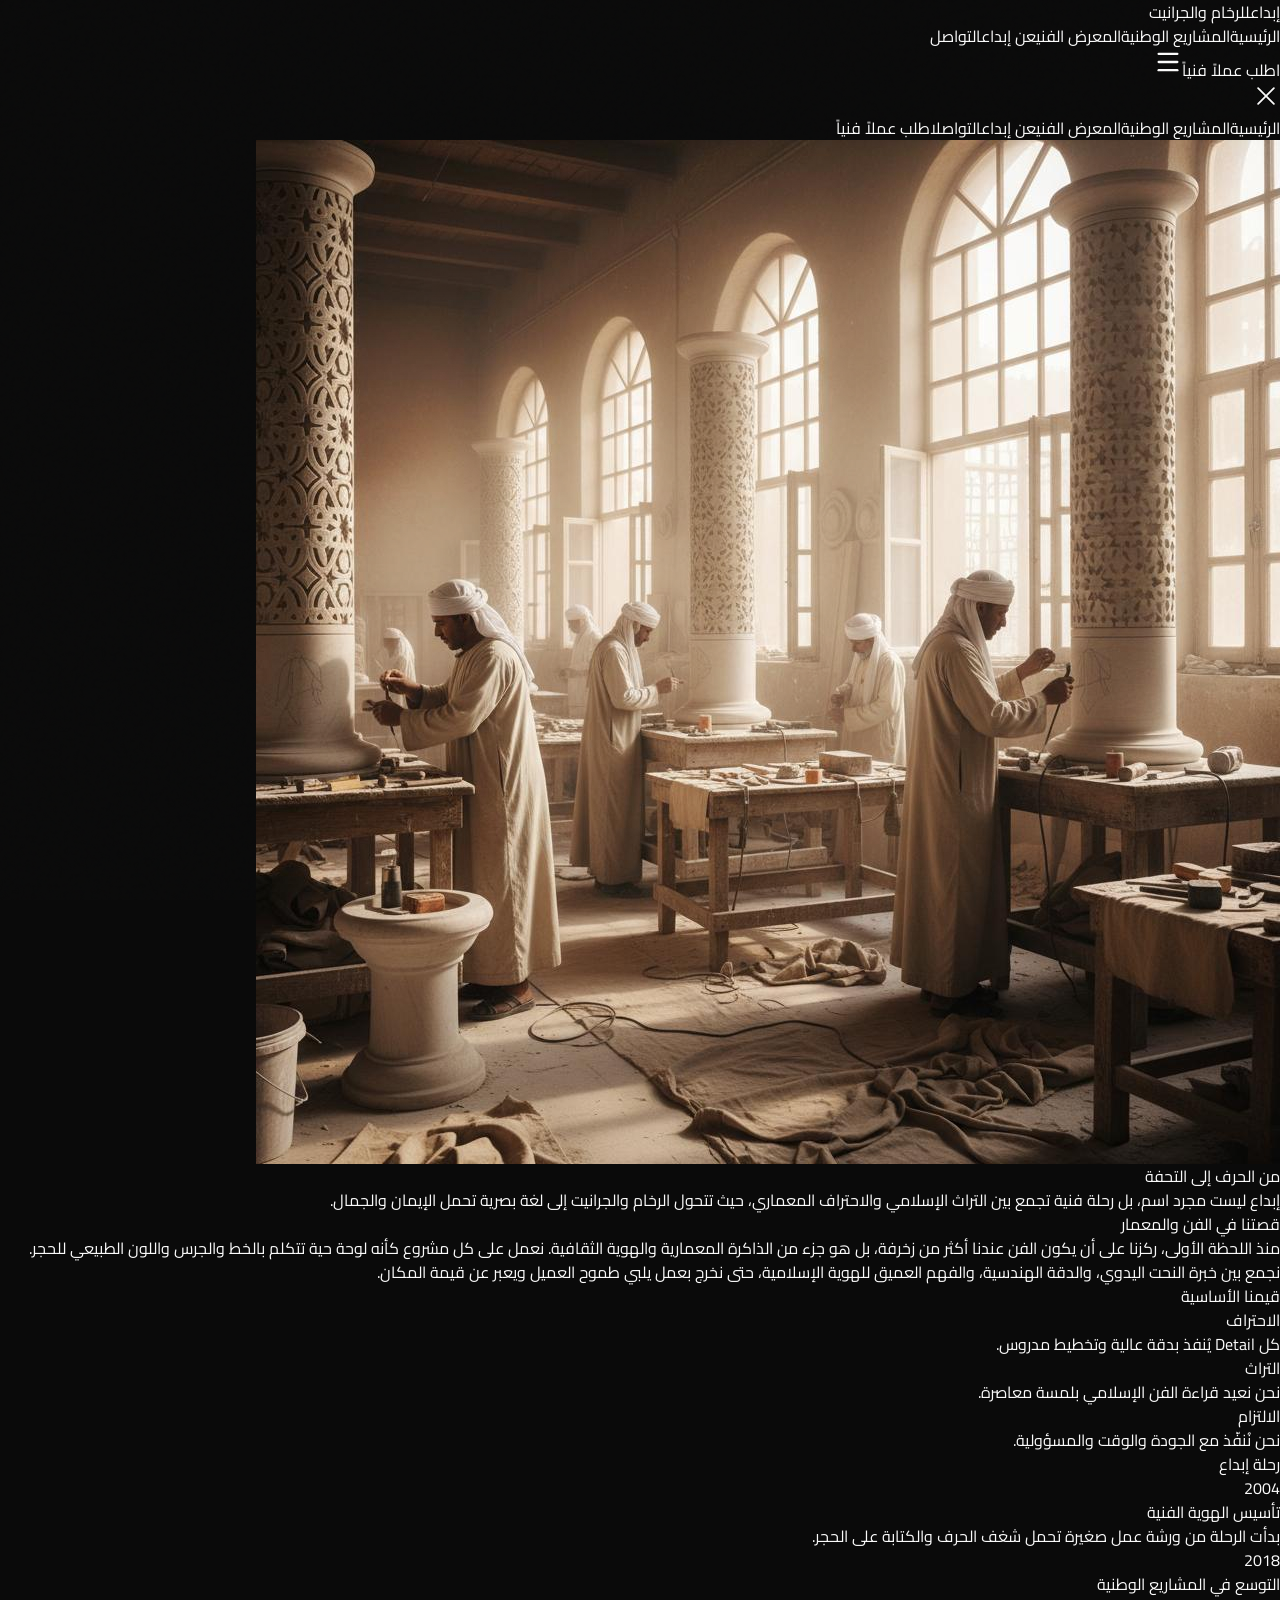
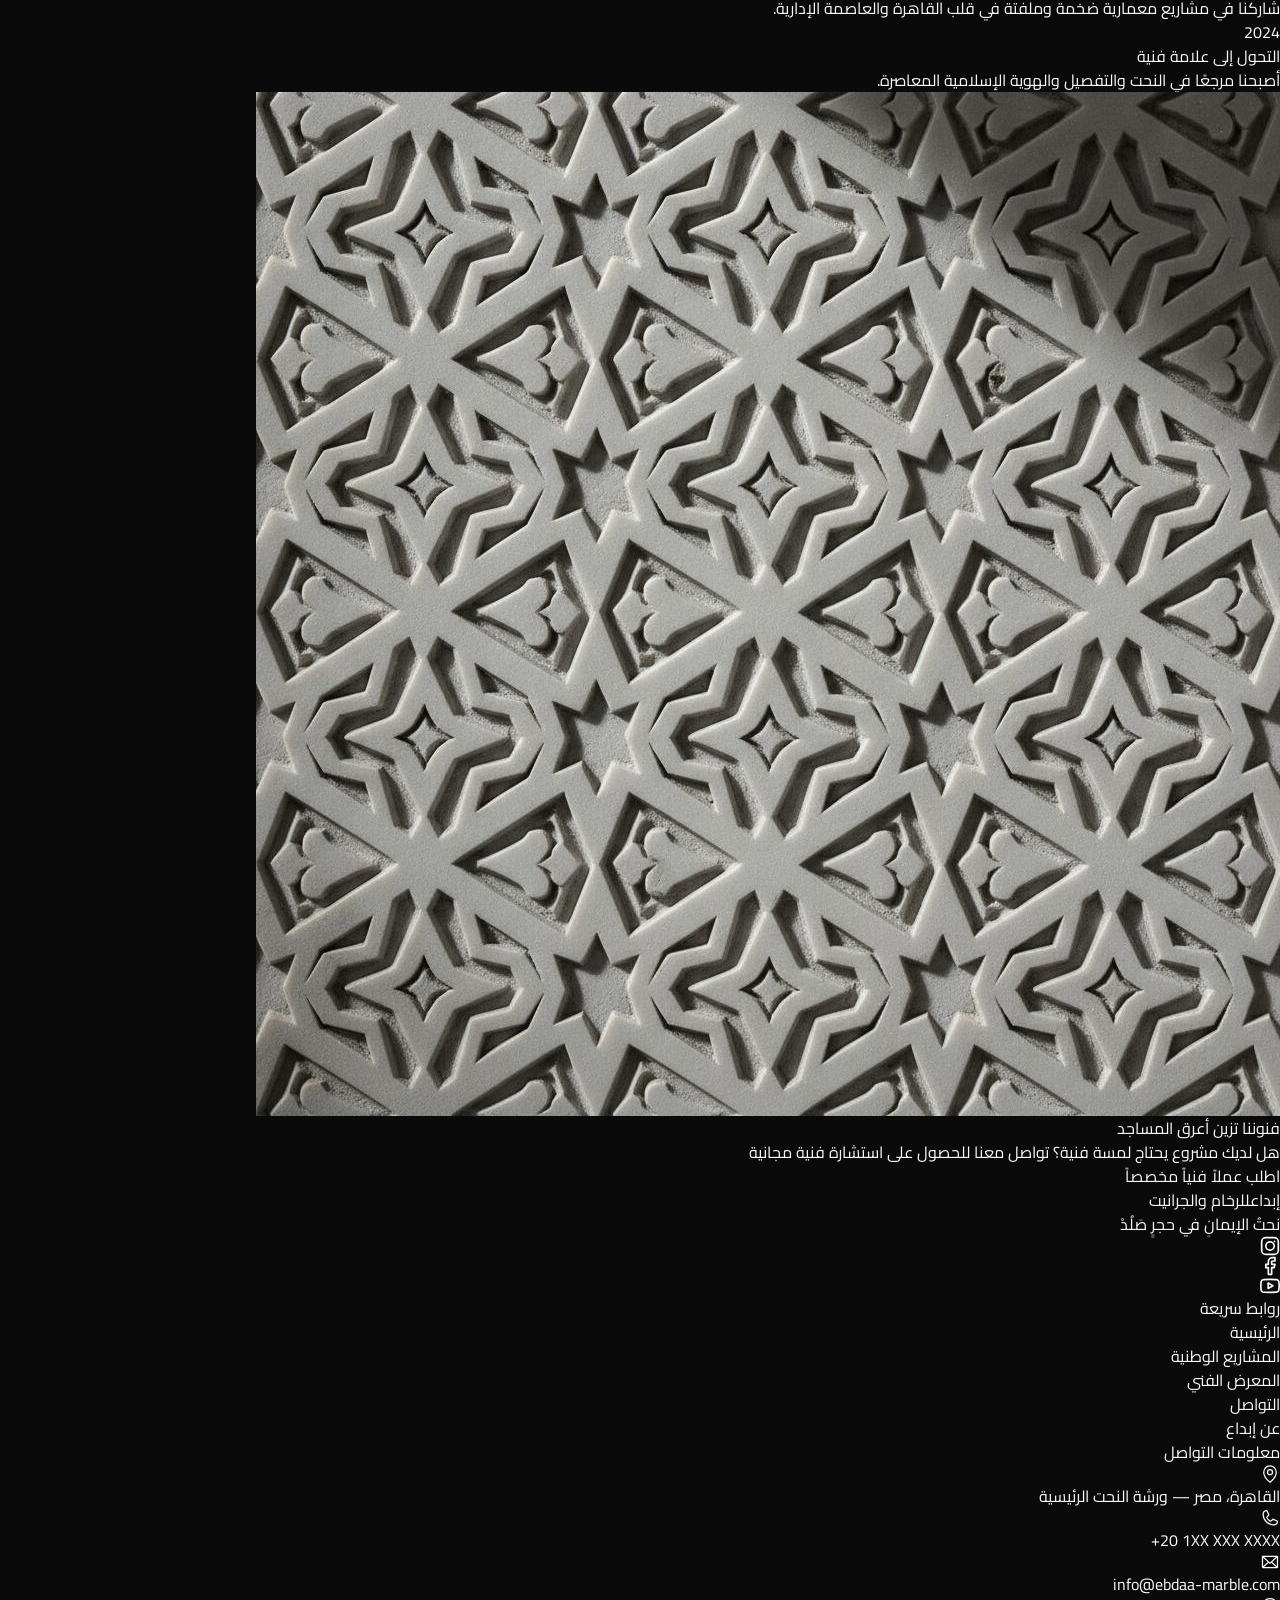
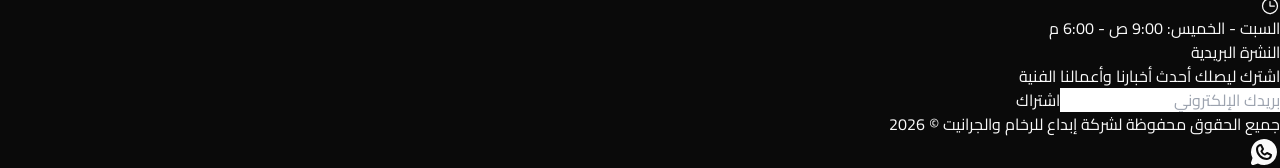
==== about.html @ 537290cb "first commit" ====
<!DOCTYPE html>
<html lang="ar" dir="rtl">
  <head>
    <meta charset="UTF-8" />
    <link rel="icon" type="image/svg+xml" href="/favicon.svg" />
    <meta name="viewport" content="width=device-width, initial-scale=1.0" />
    <meta name="description" content="عن إبداع - رواد الفن الإسلامي في نحت الرخام والجرانيت وتشكيل التحف الفنية للمشاريع الوطنية" />
    <meta name="keywords" content="عن إبداع, نحت رخام, جدارية إسلامية, ترميم مساجد, فنون إسلامية" />
    <meta property="og:title" content="عن إبداع | إبداع للرخام والجرانيت" />
    <meta property="og:description" content="رحلة الإبداع من الحرف إلى التحفة الفنية" />
    <title>عن إبداع | إبداع للرخام والجرانيت</title>
    <link rel="preconnect" href="https://fonts.googleapis.com">
    <link rel="preconnect" href="https://fonts.gstatic.com" crossorigin>
    <link href="https://fonts.googleapis.com/css2?family=Amiri:wght@400;700&family=Cairo:wght@300;400;600;700&family=Cinzel:wght@400;600;700&family=Inter:wght@300;400;500;600&display=swap" rel="stylesheet">
    <script type="module" crossorigin src="/assets/about-CkKHHMHt.js"></script>
    <link rel="modulepreload" crossorigin href="/assets/PageLayout-G0qx228z.js">
    <link rel="modulepreload" crossorigin href="/assets/GoldenDivider-B6-_Xqsc.js">
    <link rel="stylesheet" crossorigin href="/assets/PageLayout-CUvVEbBR.css">
  </head>
  <body class="bg-[#0A0A0A] text-[#FAFAFA]">
    <div id="root"></div>
  </body>
</html>
---- assets/PageLayout-CUvVEbBR.css ----
*,:before,:after{--tw-border-spacing-x: 0;--tw-border-spacing-y: 0;--tw-translate-x: 0;--tw-translate-y: 0;--tw-rotate: 0;--tw-skew-x: 0;--tw-skew-y: 0;--tw-scale-x: 1;--tw-scale-y: 1;--tw-pan-x: ;--tw-pan-y: ;--tw-pinch-zoom: ;--tw-scroll-snap-strictness: proximity;--tw-gradient-from-position: ;--tw-gradient-via-position: ;--tw-gradient-to-position: ;--tw-ordinal: ;--tw-slashed-zero: ;--tw-numeric-figure: ;--tw-numeric-spacing: ;--tw-numeric-fraction: ;--tw-ring-inset: ;--tw-ring-offset-width: 0px;--tw-ring-offset-color: #fff;--tw-ring-color: rgb(59 130 246 / .5);--tw-ring-offset-shadow: 0 0 #0000;--tw-ring-shadow: 0 0 #0000;--tw-shadow: 0 0 #0000;--tw-shadow-colored: 0 0 #0000;--tw-blur: ;--tw-brightness: ;--tw-contrast: ;--tw-grayscale: ;--tw-hue-rotate: ;--tw-invert: ;--tw-saturate: ;--tw-sepia: ;--tw-drop-shadow: ;--tw-backdrop-blur: ;--tw-backdrop-brightness: ;--tw-backdrop-contrast: ;--tw-backdrop-grayscale: ;--tw-backdrop-hue-rotate: ;--tw-backdrop-invert: ;--tw-backdrop-opacity: ;--tw-backdrop-saturate: ;--tw-backdrop-sepia: ;--tw-contain-size: ;--tw-contain-layout: ;--tw-contain-paint: ;--tw-contain-style: }::backdrop{--tw-border-spacing-x: 0;--tw-border-spacing-y: 0;--tw-translate-x: 0;--tw-translate-y: 0;--tw-rotate: 0;--tw-skew-x: 0;--tw-skew-y: 0;--tw-scale-x: 1;--tw-scale-y: 1;--tw-pan-x: ;--tw-pan-y: ;--tw-pinch-zoom: ;--tw-scroll-snap-strictness: proximity;--tw-gradient-from-position: ;--tw-gradient-via-position: ;--tw-gradient-to-position: ;--tw-ordinal: ;--tw-slashed-zero: ;--tw-numeric-figure: ;--tw-numeric-spacing: ;--tw-numeric-fraction: ;--tw-ring-inset: ;--tw-ring-offset-width: 0px;--tw-ring-offset-color: #fff;--tw-ring-color: rgb(59 130 246 / .5);--tw-ring-offset-shadow: 0 0 #0000;--tw-ring-shadow: 0 0 #0000;--tw-shadow: 0 0 #0000;--tw-shadow-colored: 0 0 #0000;--tw-blur: ;--tw-brightness: ;--tw-contrast: ;--tw-grayscale: ;--tw-hue-rotate: ;--tw-invert: ;--tw-saturate: ;--tw-sepia: ;--tw-drop-shadow: ;--tw-backdrop-blur: ;--tw-backdrop-brightness: ;--tw-backdrop-contrast: ;--tw-backdrop-grayscale: ;--tw-backdrop-hue-rotate: ;--tw-backdrop-invert: ;--tw-backdrop-opacity: ;--tw-backdrop-saturate: ;--tw-backdrop-sepia: ;--tw-contain-size: ;--tw-contain-layout: ;--tw-contain-paint: ;--tw-contain-style: }*,:before,:after{box-sizing:border-box;border-width:0;border-style:solid;border-color:#e5e7eb}:before,:after{--tw-content: ""}html,:host{line-height:1.5;-webkit-text-size-adjust:100%;-moz-tab-size:4;-o-tab-size:4;tab-size:4;font-family:ui-sans-serif,system-ui,sans-serif,"Apple Color Emoji","Segoe UI Emoji",Segoe UI Symbol,"Noto Color Emoji";font-feature-settings:normal;font-variation-settings:normal;-webkit-tap-highlight-color:transparent}body{margin:0;line-height:inherit}hr{height:0;color:inherit;border-top-width:1px}abbr:where([title]){-webkit-text-decoration:underline dotted;text-decoration:underline dotted}h1,h2,h3,h4,h5,h6{font-size:inherit;font-weight:inherit}a{color:inherit;text-decoration:inherit}b,strong{font-weight:bolder}code,kbd,samp,pre{font-family:ui-monospace,SFMono-Regular,Menlo,Monaco,Consolas,Liberation Mono,Courier New,monospace;font-feature-settings:normal;font-variation-settings:normal;font-size:1em}small{font-size:80%}sub,sup{font-size:75%;line-height:0;position:relative;vertical-align:baseline}sub{bottom:-.25em}sup{top:-.5em}table{text-indent:0;border-color:inherit;border-collapse:collapse}button,input,optgroup,select,textarea{font-family:inherit;font-feature-settings:inherit;font-variation-settings:inherit;font-size:100%;font-weight:inherit;line-height:inherit;letter-spacing:inherit;color:inherit;margin:0;padding:0}button,select{text-transform:none}button,input:where([type=button]),input:where([type=reset]),input:where([type=submit]){-webkit-appearance:button;background-color:transparent;background-image:none}:-moz-focusring{outline:auto}:-moz-ui-invalid{box-shadow:none}progress{vertical-align:baseline}::-webkit-inner-spin-button,::-webkit-outer-spin-button{height:auto}[type=search]{-webkit-appearance:textfield;outline-offset:-2px}::-webkit-search-decoration{-webkit-appearance:none}::-webkit-file-upload-button{-webkit-appearance:button;font:inherit}summary{display:list-item}blockquote,dl,dd,h1,h2,h3,h4,h5,h6,hr,figure,p,pre{margin:0}fieldset{margin:0;padding:0}legend{padding:0}ol,ul,menu{list-style:none;margin:0;padding:0}dialog{padding:0}textarea{resize:vertical}input::-moz-placeholder,textarea::-moz-placeholder{opacity:1;color:#9ca3af}input::placeholder,textarea::placeholder{opacity:1;color:#9ca3af}button,[role=button]{cursor:pointer}:disabled{cursor:default}img,svg,video,canvas,audio,iframe,embed,object{display:block;vertical-align:middle}img,video{max-width:100%;height:auto}[hidden]:where(:not([hidden=until-found])){display:none}:root{--bg-primary: #0A0A0A;--bg-secondary: #141414;--bg-tertiary: #1E1E1E;--gold-primary: #C9A961;--gold-light: #D4B978;--gold-dark: #A6893F;--text-primary: #FAFAFA;--text-secondary: #A1A1A1;--text-muted: #6B6B6B;--copper: #B87333;--border-color: #2B2B2B;--border-light: #3A3A3A;--radius: .75rem;--background: 0 0% 4%;--foreground: 0 0% 98%;--card: 0 0% 8%;--card-foreground: 0 0% 98%;--popover: 0 0% 8%;--popover-foreground: 0 0% 98%;--primary: 43 44% 58%;--primary-foreground: 0 0% 4%;--secondary: 0 0% 12%;--secondary-foreground: 0 0% 98%;--muted: 0 0% 12%;--muted-foreground: 0 0% 63%;--accent: 0 0% 12%;--accent-foreground: 0 0% 98%;--destructive: 0 84% 60%;--destructive-foreground: 0 0% 98%;--border: 0 0% 17%;--input: 0 0% 17%;--ring: 43 44% 58%;--chart-1: 43 44% 58%;--chart-2: 30 52% 46%;--chart-3: 27 73% 47%;--chart-4: 0 0% 63%;--chart-5: 0 0% 40%}html{scroll-behavior:smooth;direction:rtl}body{font-family:Cairo,sans-serif;background-color:var(--bg-primary);color:var(--text-primary);overflow-x:hidden;-webkit-font-smoothing:antialiased;-moz-osx-font-smoothing:grayscale}body:before{content:"";position:fixed;inset:0;background-image:url("data:image/svg+xml,%3Csvg viewBox='0 0 256 256' xmlns='http://www.w3.org/2000/svg'%3E%3Cfilter id='noise'%3E%3CfeTurbulence type='fractalNoise' baseFrequency='0.65' numOctaves='3' stitchTiles='stitch'/%3E%3C/filter%3E%3Crect width='100%25' height='100%25' filter='url(%23noise)'/%3E%3C/svg%3E");opacity:.03;pointer-events:none;z-index:9999;mix-blend-mode:overlay}::-moz-selection{background-color:#c9a9614d;color:var(--text-primary)}::selection{background-color:#c9a9614d;color:var(--text-primary)}::-webkit-scrollbar{width:8px}::-webkit-scrollbar-track{background:var(--bg-primary)}::-webkit-scrollbar-thumb{background:var(--border-color);border-radius:4px}::-webkit-scrollbar-thumb:hover{background:var(--gold-dark)}
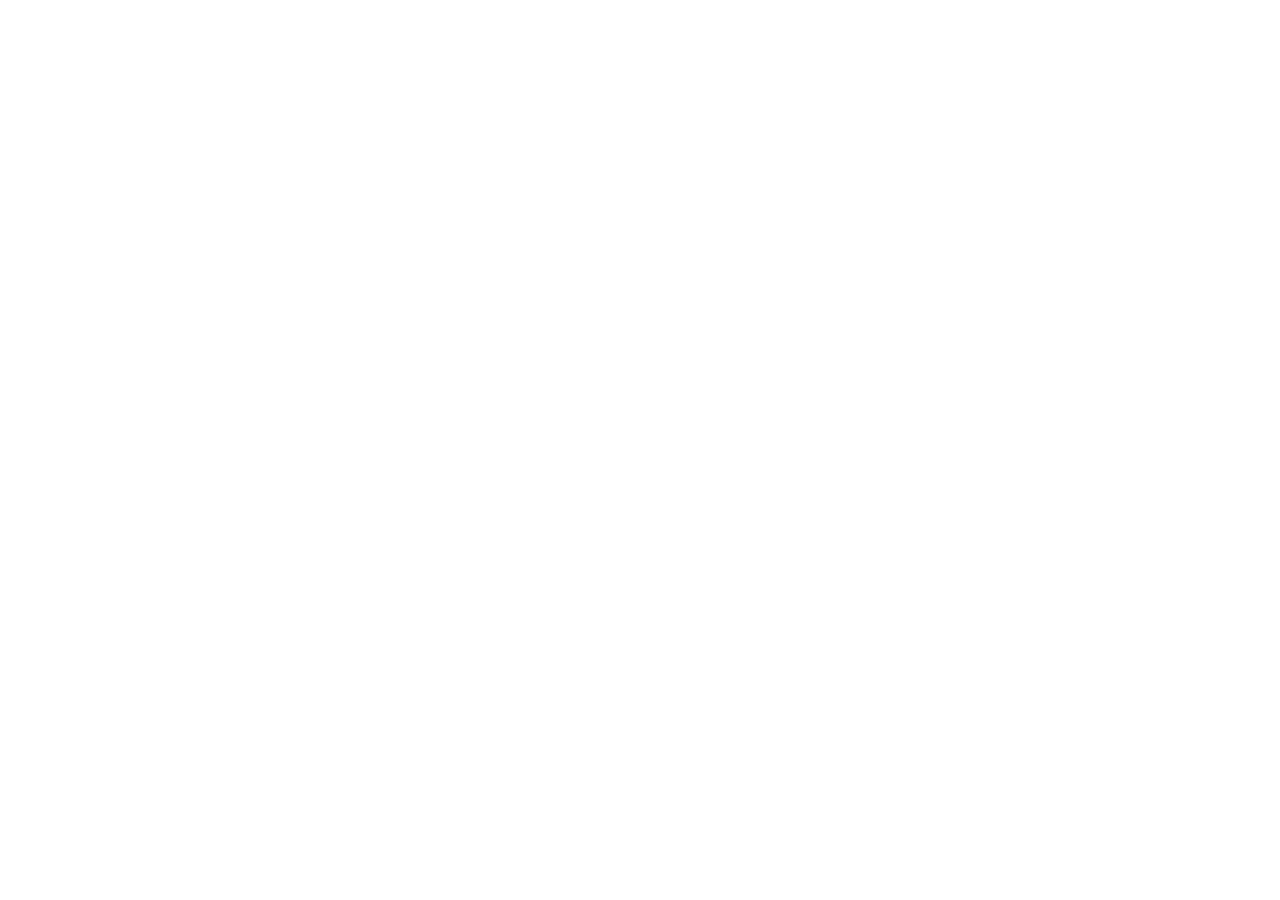
==== commit d601cc68: "fix" ====
--- a/about.html
+++ b/about.html
@@ -2,7 +2,7 @@
 <html lang="ar" dir="rtl">
   <head>
     <meta charset="UTF-8" />
-    <link rel="icon" type="image/svg+xml" href="/favicon.svg" />
+    <link rel="icon" type="image/svg+xml" href="./favicon.svg" />
     <meta name="viewport" content="width=device-width, initial-scale=1.0" />
     <meta name="description" content="عن إبداع - رواد الفن الإسلامي في نحت الرخام والجرانيت وتشكيل التحف الفنية للمشاريع الوطنية" />
     <meta name="keywords" content="عن إبداع, نحت رخام, جدارية إسلامية, ترميم مساجد, فنون إسلامية" />
@@ -12,10 +12,10 @@
     <link rel="preconnect" href="https://fonts.googleapis.com">
     <link rel="preconnect" href="https://fonts.gstatic.com" crossorigin>
     <link href="https://fonts.googleapis.com/css2?family=Amiri:wght@400;700&family=Cairo:wght@300;400;600;700&family=Cinzel:wght@400;600;700&family=Inter:wght@300;400;500;600&display=swap" rel="stylesheet">
-    <script type="module" crossorigin src="/assets/about-CkKHHMHt.js"></script>
-    <link rel="modulepreload" crossorigin href="/assets/PageLayout-G0qx228z.js">
-    <link rel="modulepreload" crossorigin href="/assets/GoldenDivider-B6-_Xqsc.js">
-    <link rel="stylesheet" crossorigin href="/assets/PageLayout-CUvVEbBR.css">
+    <script type="module" crossorigin src="/ebdaa/assets/about-CkKHHMHt.js"></script>
+    <link rel="modulepreload" crossorigin href="/ebdaa/assets/PageLayout-G0qx228z.js">
+    <link rel="modulepreload" crossorigin href="/ebdaa/assets/GoldenDivider-B6-_Xqsc.js">
+    <link rel="stylesheet" crossorigin href="/ebdaa/assets/PageLayout-CUvVEbBR.css">
   </head>
   <body class="bg-[#0A0A0A] text-[#FAFAFA]">
     <div id="root"></div>
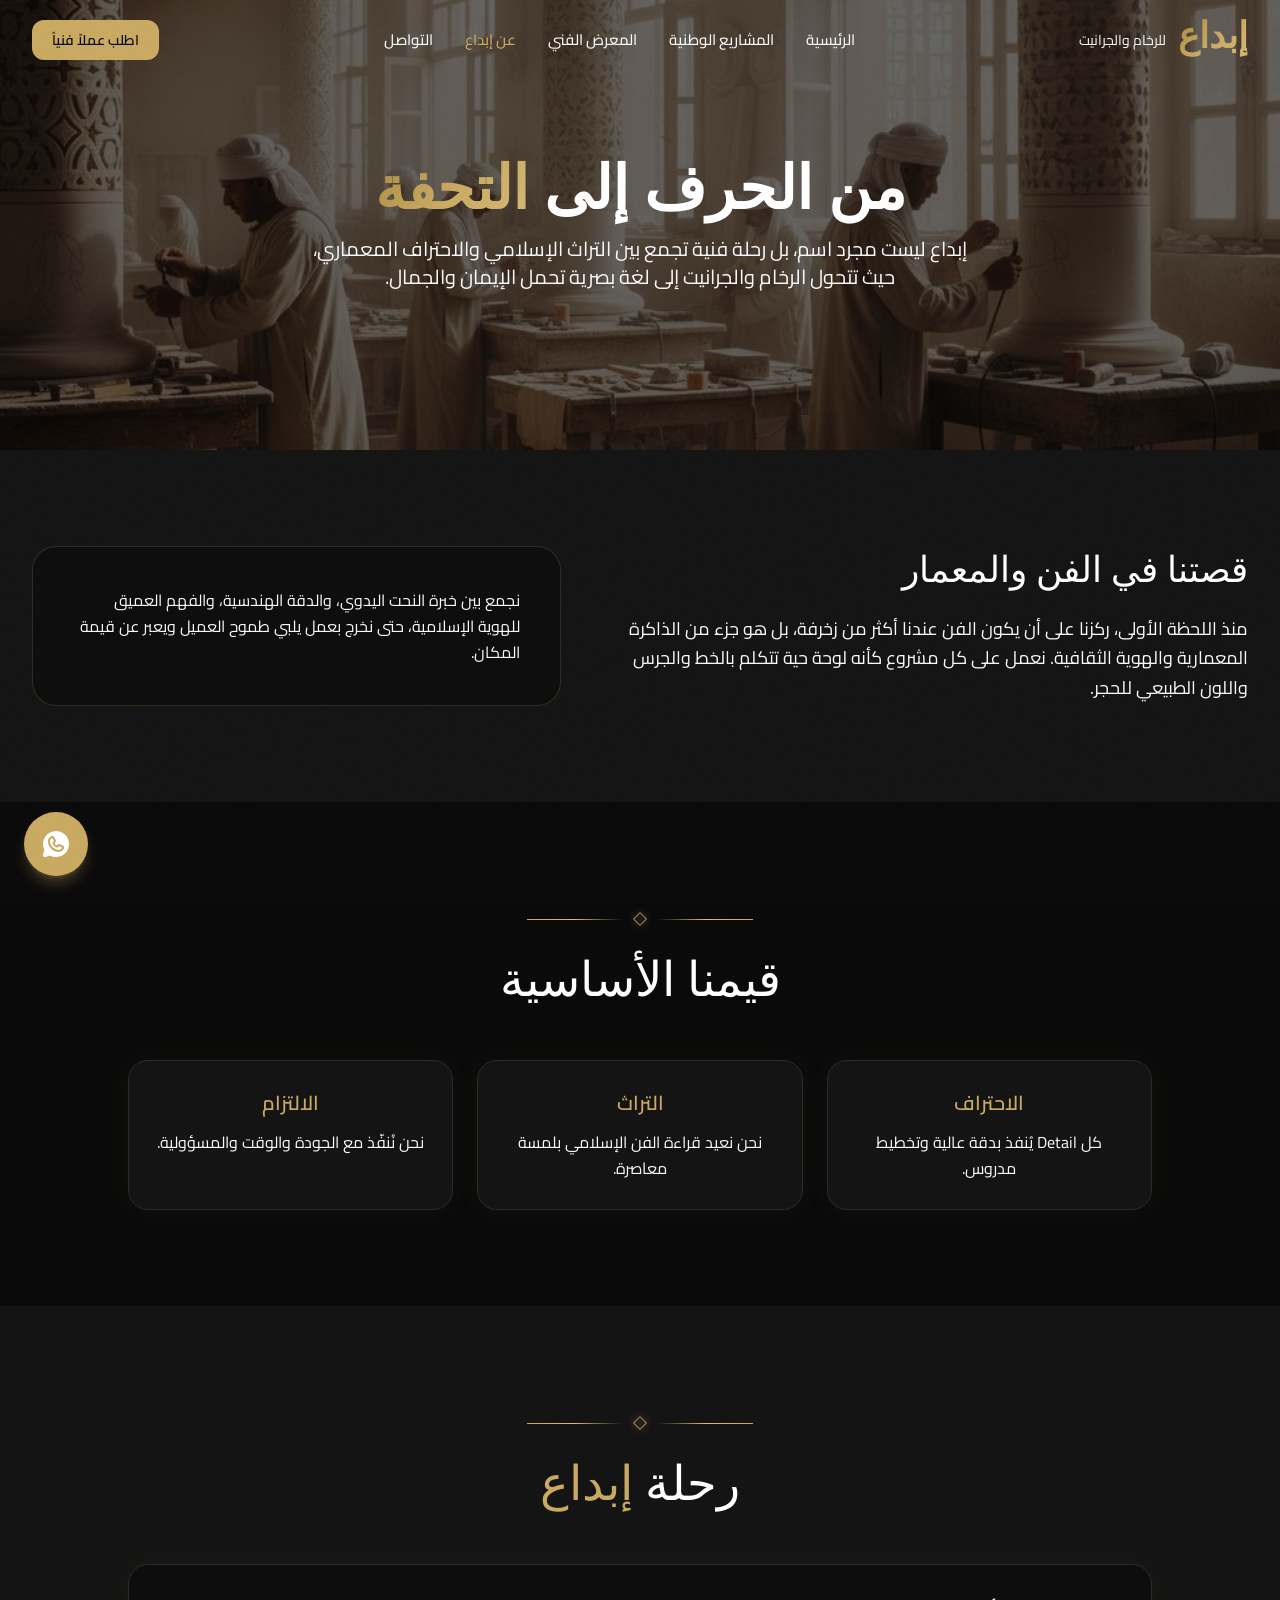
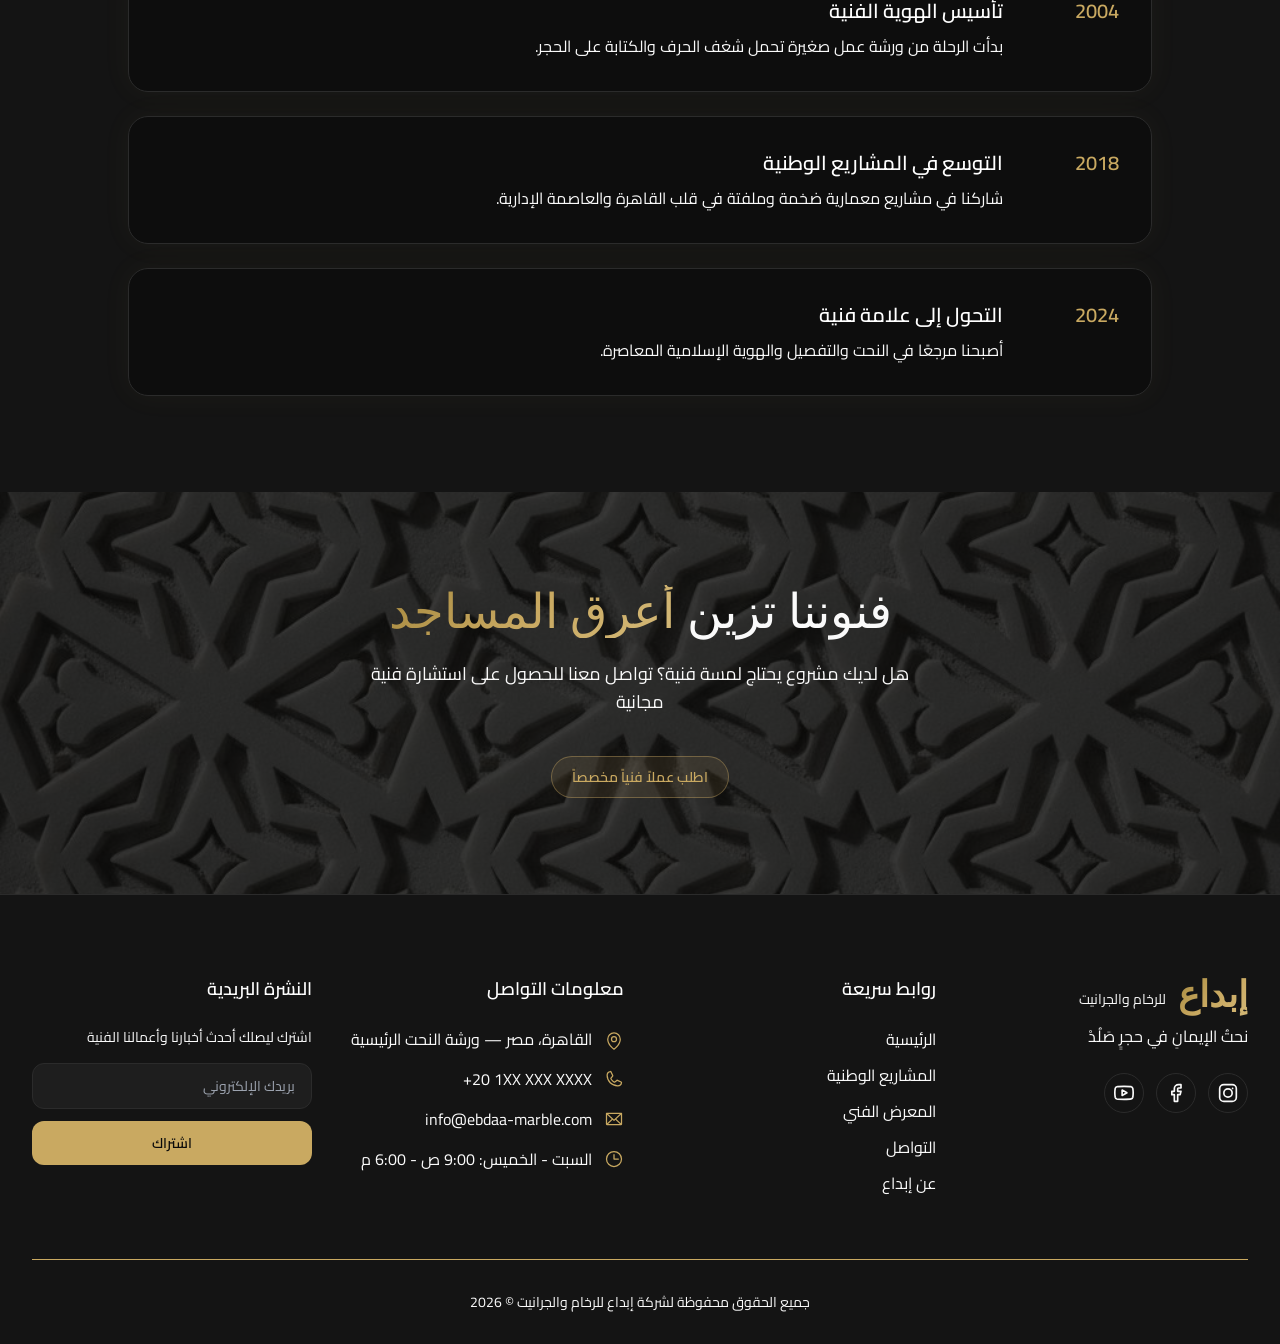
==== commit 116af3b3: "test" ====
--- a/about.html
+++ b/about.html
@@ -12,10 +12,10 @@
     <link rel="preconnect" href="https://fonts.googleapis.com">
     <link rel="preconnect" href="https://fonts.gstatic.com" crossorigin>
     <link href="https://fonts.googleapis.com/css2?family=Amiri:wght@400;700&family=Cairo:wght@300;400;600;700&family=Cinzel:wght@400;600;700&family=Inter:wght@300;400;500;600&display=swap" rel="stylesheet">
-    <script type="module" crossorigin src="/ebdaa/assets/about-CkKHHMHt.js"></script>
-    <link rel="modulepreload" crossorigin href="/ebdaa/assets/PageLayout-G0qx228z.js">
-    <link rel="modulepreload" crossorigin href="/ebdaa/assets/GoldenDivider-B6-_Xqsc.js">
-    <link rel="stylesheet" crossorigin href="/ebdaa/assets/PageLayout-CUvVEbBR.css">
+    <script type="module" crossorigin src="./assets/about-CeiZCe92.js"></script>
+    <link rel="modulepreload" crossorigin href="./assets/PageLayout-BzYk-iTf.js">
+    <link rel="modulepreload" crossorigin href="./assets/GoldenDivider-klcmyWRc.js">
+    <link rel="stylesheet" crossorigin href="./assets/PageLayout-C2unt7oj.css">
   </head>
   <body class="bg-[#0A0A0A] text-[#FAFAFA]">
     <div id="root"></div>
--- a/assets/PageLayout-C2unt7oj.css
+++ b/assets/PageLayout-C2unt7oj.css
@@ -0,0 +1 @@
+*,:before,:after{--tw-border-spacing-x: 0;--tw-border-spacing-y: 0;--tw-translate-x: 0;--tw-translate-y: 0;--tw-rotate: 0;--tw-skew-x: 0;--tw-skew-y: 0;--tw-scale-x: 1;--tw-scale-y: 1;--tw-pan-x: ;--tw-pan-y: ;--tw-pinch-zoom: ;--tw-scroll-snap-strictness: proximity;--tw-gradient-from-position: ;--tw-gradient-via-position: ;--tw-gradient-to-position: ;--tw-ordinal: ;--tw-slashed-zero: ;--tw-numeric-figure: ;--tw-numeric-spacing: ;--tw-numeric-fraction: ;--tw-ring-inset: ;--tw-ring-offset-width: 0px;--tw-ring-offset-color: #fff;--tw-ring-color: rgb(59 130 246 / .5);--tw-ring-offset-shadow: 0 0 #0000;--tw-ring-shadow: 0 0 #0000;--tw-shadow: 0 0 #0000;--tw-shadow-colored: 0 0 #0000;--tw-blur: ;--tw-brightness: ;--tw-contrast: ;--tw-grayscale: ;--tw-hue-rotate: ;--tw-invert: ;--tw-saturate: ;--tw-sepia: ;--tw-drop-shadow: ;--tw-backdrop-blur: ;--tw-backdrop-brightness: ;--tw-backdrop-contrast: ;--tw-backdrop-grayscale: ;--tw-backdrop-hue-rotate: ;--tw-backdrop-invert: ;--tw-backdrop-opacity: ;--tw-backdrop-saturate: ;--tw-backdrop-sepia: ;--tw-contain-size: ;--tw-contain-layout: ;--tw-contain-paint: ;--tw-contain-style: }::backdrop{--tw-border-spacing-x: 0;--tw-border-spacing-y: 0;--tw-translate-x: 0;--tw-translate-y: 0;--tw-rotate: 0;--tw-skew-x: 0;--tw-skew-y: 0;--tw-scale-x: 1;--tw-scale-y: 1;--tw-pan-x: ;--tw-pan-y: ;--tw-pinch-zoom: ;--tw-scroll-snap-strictness: proximity;--tw-gradient-from-position: ;--tw-gradient-via-position: ;--tw-gradient-to-position: ;--tw-ordinal: ;--tw-slashed-zero: ;--tw-numeric-figure: ;--tw-numeric-spacing: ;--tw-numeric-fraction: ;--tw-ring-inset: ;--tw-ring-offset-width: 0px;--tw-ring-offset-color: #fff;--tw-ring-color: rgb(59 130 246 / .5);--tw-ring-offset-shadow: 0 0 #0000;--tw-ring-shadow: 0 0 #0000;--tw-shadow: 0 0 #0000;--tw-shadow-colored: 0 0 #0000;--tw-blur: ;--tw-brightness: ;--tw-contrast: ;--tw-grayscale: ;--tw-hue-rotate: ;--tw-invert: ;--tw-saturate: ;--tw-sepia: ;--tw-drop-shadow: ;--tw-backdrop-blur: ;--tw-backdrop-brightness: ;--tw-backdrop-contrast: ;--tw-backdrop-grayscale: ;--tw-backdrop-hue-rotate: ;--tw-backdrop-invert: ;--tw-backdrop-opacity: ;--tw-backdrop-saturate: ;--tw-backdrop-sepia: ;--tw-contain-size: ;--tw-contain-layout: ;--tw-contain-paint: ;--tw-contain-style: }*,:before,:after{box-sizing:border-box;border-width:0;border-style:solid;border-color:#e5e7eb}:before,:after{--tw-content: ""}html,:host{line-height:1.5;-webkit-text-size-adjust:100%;-moz-tab-size:4;-o-tab-size:4;tab-size:4;font-family:ui-sans-serif,system-ui,sans-serif,"Apple Color Emoji","Segoe UI Emoji",Segoe UI Symbol,"Noto Color Emoji";font-feature-settings:normal;font-variation-settings:normal;-webkit-tap-highlight-color:transparent}body{margin:0;line-height:inherit}hr{height:0;color:inherit;border-top-width:1px}abbr:where([title]){-webkit-text-decoration:underline dotted;text-decoration:underline dotted}h1,h2,h3,h4,h5,h6{font-size:inherit;font-weight:inherit}a{color:inherit;text-decoration:inherit}b,strong{font-weight:bolder}code,kbd,samp,pre{font-family:ui-monospace,SFMono-Regular,Menlo,Monaco,Consolas,Liberation Mono,Courier New,monospace;font-feature-settings:normal;font-variation-settings:normal;font-size:1em}small{font-size:80%}sub,sup{font-size:75%;line-height:0;position:relative;vertical-align:baseline}sub{bottom:-.25em}sup{top:-.5em}table{text-indent:0;border-color:inherit;border-collapse:collapse}button,input,optgroup,select,textarea{font-family:inherit;font-feature-settings:inherit;font-variation-settings:inherit;font-size:100%;font-weight:inherit;line-height:inherit;letter-spacing:inherit;color:inherit;margin:0;padding:0}button,select{text-transform:none}button,input:where([type=button]),input:where([type=reset]),input:where([type=submit]){-webkit-appearance:button;background-color:transparent;background-image:none}:-moz-focusring{outline:auto}:-moz-ui-invalid{box-shadow:none}progress{vertical-align:baseline}::-webkit-inner-spin-button,::-webkit-outer-spin-button{height:auto}[type=search]{-webkit-appearance:textfield;outline-offset:-2px}::-webkit-search-decoration{-webkit-appearance:none}::-webkit-file-upload-button{-webkit-appearance:button;font:inherit}summary{display:list-item}blockquote,dl,dd,h1,h2,h3,h4,h5,h6,hr,figure,p,pre{margin:0}fieldset{margin:0;padding:0}legend{padding:0}ol,ul,menu{list-style:none;margin:0;padding:0}dialog{padding:0}textarea{resize:vertical}input::-moz-placeholder,textarea::-moz-placeholder{opacity:1;color:#9ca3af}input::placeholder,textarea::placeholder{opacity:1;color:#9ca3af}button,[role=button]{cursor:pointer}:disabled{cursor:default}img,svg,video,canvas,audio,iframe,embed,object{display:block;vertical-align:middle}img,video{max-width:100%;height:auto}[hidden]:where(:not([hidden=until-found])){display:none}:root{--bg-primary: #0A0A0A;--bg-secondary: #141414;--bg-tertiary: #1E1E1E;--gold-primary: #C9A961;--gold-light: #D4B978;--gold-dark: #A6893F;--text-primary: #FAFAFA;--text-secondary: #A1A1A1;--text-muted: #6B6B6B;--copper: #B87333;--border-color: #2B2B2B;--border-light: #3A3A3A;--radius: .75rem;--background: 0 0% 4%;--foreground: 0 0% 98%;--card: 0 0% 8%;--card-foreground: 0 0% 98%;--popover: 0 0% 8%;--popover-foreground: 0 0% 98%;--primary: 43 44% 58%;--primary-foreground: 0 0% 4%;--secondary: 0 0% 12%;--secondary-foreground: 0 0% 98%;--muted: 0 0% 12%;--muted-foreground: 0 0% 63%;--accent: 0 0% 12%;--accent-foreground: 0 0% 98%;--destructive: 0 84% 60%;--destructive-foreground: 0 0% 98%;--border: 0 0% 17%;--input: 0 0% 17%;--ring: 43 44% 58%;--chart-1: 43 44% 58%;--chart-2: 30 52% 46%;--chart-3: 27 73% 47%;--chart-4: 0 0% 63%;--chart-5: 0 0% 40%}html{scroll-behavior:smooth;direction:rtl}body{font-family:Cairo,sans-serif;background-color:var(--bg-primary);color:var(--text-primary);overflow-x:hidden;-webkit-font-smoothing:antialiased;-moz-osx-font-smoothing:grayscale}body:before{content:"";position:fixed;inset:0;background-image:url("data:image/svg+xml,%3Csvg viewBox='0 0 256 256' xmlns='http://www.w3.org/2000/svg'%3E%3Cfilter id='noise'%3E%3CfeTurbulence type='fractalNoise' baseFrequency='0.65' numOctaves='3' stitchTiles='stitch'/%3E%3C/filter%3E%3Crect width='100%25' height='100%25' filter='url(%23noise)'/%3E%3C/svg%3E");opacity:.03;pointer-events:none;z-index:9999;mix-blend-mode:overlay}::-moz-selection{background-color:#c9a9614d;color:var(--text-primary)}::selection{background-color:#c9a9614d;color:var(--text-primary)}::-webkit-scrollbar{width:8px}::-webkit-scrollbar-track{background:var(--bg-primary)}::-webkit-scrollbar-thumb{background:var(--border-color);border-radius:4px}::-webkit-scrollbar-thumb:hover{background:var(--gold-dark)}.gold-text-gradient{background:linear-gradient(135deg,var(--gold-dark),var(--gold-primary),var(--gold-light));-webkit-background-clip:text;-webkit-text-fill-color:transparent;background-clip:text}.glass-effect{background:#141414cc;backdrop-filter:blur(10px);-webkit-backdrop-filter:blur(10px)}.section-padding{padding-top:6rem;padding-bottom:6rem}@media(max-width:768px){.section-padding{padding-top:4rem;padding-bottom:4rem}}.reveal.visible{opacity:1;transform:translateY(0)}.sr-only{position:absolute;width:1px;height:1px;padding:0;margin:-1px;overflow:hidden;clip:rect(0,0,0,0);white-space:nowrap;border-width:0}.pointer-events-none{pointer-events:none}.visible{visibility:visible}.invisible{visibility:hidden}.fixed{position:fixed}.absolute{position:absolute}.relative{position:relative}.sticky{position:sticky}.inset-0{inset:0}.inset-x-0{left:0;right:0}.inset-y-0{top:0;bottom:0}.-bottom-12{bottom:-3rem}.-bottom-4{bottom:-1rem}.-left-1{left:-.25rem}.-left-12{left:-3rem}.-left-4{left:-1rem}.-right-12{right:-3rem}.-top-1{top:-.25rem}.-top-10{top:-2.5rem}.-top-12{top:-3rem}.bottom-0{bottom:0}.bottom-4{bottom:1rem}.bottom-6{bottom:1.5rem}.bottom-8{bottom:2rem}.left-0{left:0}.left-1\/2{left:50%}.left-2{left:.5rem}.left-4{left:1rem}.left-6{left:1.5rem}.left-\[50\%\]{left:50%}.right-0{right:0}.right-1{right:.25rem}.right-2{right:.5rem}.right-3{right:.75rem}.right-4{right:1rem}.right-6{right:1.5rem}.top-0{top:0}.top-1\.5{top:.375rem}.top-1\/2{top:50%}.top-3{top:.75rem}.top-3\.5{top:.875rem}.top-4{top:1rem}.top-6{top:1.5rem}.top-\[1px\]{top:1px}.top-\[50\%\]{top:50%}.top-\[60\%\]{top:60%}.top-full{top:100%}.isolate{isolation:isolate}.-z-10{z-index:-10}.z-10{z-index:10}.z-20{z-index:20}.z-40{z-index:40}.z-50{z-index:50}.z-\[100\]{z-index:100}.z-\[1\]{z-index:1}.order-first{order:-9999}.order-last{order:9999}.col-start-2{grid-column-start:2}.row-span-2{grid-row:span 2 / span 2}.row-start-1{grid-row-start:1}.\!m-0{margin:0!important}.-mx-1{margin-left:-.25rem;margin-right:-.25rem}.-my-2{margin-top:-.5rem;margin-bottom:-.5rem}.mx-2{margin-left:.5rem;margin-right:.5rem}.mx-3\.5{margin-left:.875rem;margin-right:.875rem}.mx-auto{margin-left:auto;margin-right:auto}.my-0{margin-top:0;margin-bottom:0}.my-0\.5{margin-top:.125rem;margin-bottom:.125rem}.my-1{margin-top:.25rem;margin-bottom:.25rem}.-mb-0\.5{margin-bottom:-.125rem}.-ml-4{margin-left:-1rem}.-mt-4{margin-top:-1rem}.mb-1{margin-bottom:.25rem}.mb-10{margin-bottom:2.5rem}.mb-12{margin-bottom:3rem}.mb-16{margin-bottom:4rem}.mb-2{margin-bottom:.5rem}.mb-3{margin-bottom:.75rem}.mb-4{margin-bottom:1rem}.mb-6{margin-bottom:1.5rem}.mb-8{margin-bottom:2rem}.ml-1{margin-left:.25rem}.ml-4{margin-left:1rem}.ml-auto{margin-left:auto}.mr-2{margin-right:.5rem}.mr-auto{margin-right:auto}.mt-1{margin-top:.25rem}.mt-1\.5{margin-top:.375rem}.mt-12{margin-top:3rem}.mt-16{margin-top:4rem}.mt-2{margin-top:.5rem}.mt-3{margin-top:.75rem}.mt-4{margin-top:1rem}.mt-6{margin-top:1.5rem}.mt-8{margin-top:2rem}.mt-auto{margin-top:auto}.line-clamp-1{overflow:hidden;display:-webkit-box;-webkit-box-orient:vertical;-webkit-line-clamp:1}.line-clamp-2{overflow:hidden;display:-webkit-box;-webkit-box-orient:vertical;-webkit-line-clamp:2}.block{display:block}.inline-block{display:inline-block}.flex{display:flex}.inline-flex{display:inline-flex}.table{display:table}.table-caption{display:table-caption}.table-cell{display:table-cell}.table-row{display:table-row}.grid{display:grid}.hidden{display:none}.aspect-\[16\/10\]{aspect-ratio:16/10}.aspect-\[4\/3\]{aspect-ratio:4/3}.aspect-square{aspect-ratio:1 / 1}.aspect-video{aspect-ratio:16 / 9}.size-10{width:2.5rem;height:2.5rem}.size-2{width:.5rem;height:.5rem}.size-2\.5{width:.625rem;height:.625rem}.size-3{width:.75rem;height:.75rem}.size-3\.5{width:.875rem;height:.875rem}.size-4{width:1rem;height:1rem}.size-6{width:1.5rem;height:1.5rem}.size-7{width:1.75rem;height:1.75rem}.size-8{width:2rem;height:2rem}.size-9{width:2.25rem;height:2.25rem}.size-auto{width:auto;height:auto}.size-full{width:100%;height:100%}.h-0\.5{height:.125rem}.h-1\.5{height:.375rem}.h-10{height:2.5rem}.h-12{height:3rem}.h-14{height:3.5rem}.h-16{height:4rem}.h-2{height:.5rem}.h-2\.5{height:.625rem}.h-20{height:5rem}.h-3{height:.75rem}.h-32{height:8rem}.h-4{height:1rem}.h-48{height:12rem}.h-5{height:1.25rem}.h-56{height:14rem}.h-6{height:1.5rem}.h-64{height:16rem}.h-7{height:1.75rem}.h-8{height:2rem}.h-80{height:20rem}.h-9{height:2.25rem}.h-\[1\.15rem\]{height:1.15rem}.h-\[1px\]{height:1px}.h-\[420px\]{height:420px}.h-\[calc\(100\%-1px\)\]{height:calc(100% - 1px)}.h-\[var\(--radix-navigation-menu-viewport-height\)\]{height:var(--radix-navigation-menu-viewport-height)}.h-\[var\(--radix-select-trigger-height\)\]{height:var(--radix-select-trigger-height)}.h-auto{height:auto}.h-full{height:100%}.h-px{height:1px}.h-screen{height:100vh}.h-svh{height:100svh}.max-h-\[300px\]{max-height:300px}.max-h-\[80vh\]{max-height:80vh}.max-h-\[85vh\]{max-height:85vh}.min-h-0{min-height:0px}.min-h-16{min-height:4rem}.min-h-4{min-height:1rem}.min-h-\[280px\]{min-height:280px}.min-h-\[50vh\]{min-height:50vh}.min-h-\[60vh\]{min-height:60vh}.min-h-screen{min-height:100vh}.min-h-svh{min-height:100svh}.w-0{width:0px}.w-1{width:.25rem}.w-1\.5{width:.375rem}.w-10{width:2.5rem}.w-12{width:3rem}.w-16{width:4rem}.w-2{width:.5rem}.w-2\.5{width:.625rem}.w-20{width:5rem}.w-24{width:6rem}.w-3{width:.75rem}.w-3\/4{width:75%}.w-32{width:8rem}.w-4{width:1rem}.w-48{width:12rem}.w-5{width:1.25rem}.w-6{width:1.5rem}.w-64{width:16rem}.w-72{width:18rem}.w-8{width:2rem}.w-9{width:2.25rem}.w-\[100px\]{width:100px}.w-auto{width:auto}.w-fit{width:-moz-fit-content;width:fit-content}.w-full{width:100%}.w-max{width:-moz-max-content;width:max-content}.w-px{width:1px}.min-w-0{min-width:0px}.min-w-10{min-width:2.5rem}.min-w-5{min-width:1.25rem}.min-w-8{min-width:2rem}.min-w-9{min-width:2.25rem}.min-w-\[100px\]{min-width:100px}.min-w-\[12rem\]{min-width:12rem}.min-w-\[8rem\]{min-width:8rem}.min-w-\[var\(--radix-select-trigger-width\)\]{min-width:var(--radix-select-trigger-width)}.max-w-24{max-width:6rem}.max-w-2xl{max-width:42rem}.max-w-3xl{max-width:48rem}.max-w-4xl{max-width:56rem}.max-w-5xl{max-width:64rem}.max-w-7xl{max-width:80rem}.max-w-\[90vw\]{max-width:90vw}.max-w-\[calc\(100\%-2rem\)\]{max-width:calc(100% - 2rem)}.max-w-full{max-width:100%}.max-w-lg{max-width:32rem}.max-w-max{max-width:-moz-max-content;max-width:max-content}.max-w-md{max-width:28rem}.max-w-sm{max-width:24rem}.max-w-xl{max-width:36rem}.flex-1{flex:1 1 0%}.flex-shrink-0,.shrink-0{flex-shrink:0}.grow{flex-grow:1}.grow-0{flex-grow:0}.basis-full{flex-basis:100%}.caption-bottom{caption-side:bottom}.border-collapse{border-collapse:collapse}.-translate-x-1\/2{--tw-translate-x: -50%;transform:translate(var(--tw-translate-x),var(--tw-translate-y)) rotate(var(--tw-rotate)) skew(var(--tw-skew-x)) skewY(var(--tw-skew-y)) scaleX(var(--tw-scale-x)) scaleY(var(--tw-scale-y))}.-translate-x-px{--tw-translate-x: -1px;transform:translate(var(--tw-translate-x),var(--tw-translate-y)) rotate(var(--tw-rotate)) skew(var(--tw-skew-x)) skewY(var(--tw-skew-y)) scaleX(var(--tw-scale-x)) scaleY(var(--tw-scale-y))}.-translate-y-1\/2{--tw-translate-y: -50%;transform:translate(var(--tw-translate-x),var(--tw-translate-y)) rotate(var(--tw-rotate)) skew(var(--tw-skew-x)) skewY(var(--tw-skew-y)) scaleX(var(--tw-scale-x)) scaleY(var(--tw-scale-y))}.translate-x-0{--tw-translate-x: 0px;transform:translate(var(--tw-translate-x),var(--tw-translate-y)) rotate(var(--tw-rotate)) skew(var(--tw-skew-x)) skewY(var(--tw-skew-y)) scaleX(var(--tw-scale-x)) scaleY(var(--tw-scale-y))}.translate-x-\[-50\%\]{--tw-translate-x: -50%;transform:translate(var(--tw-translate-x),var(--tw-translate-y)) rotate(var(--tw-rotate)) skew(var(--tw-skew-x)) skewY(var(--tw-skew-y)) scaleX(var(--tw-scale-x)) scaleY(var(--tw-scale-y))}.translate-x-full{--tw-translate-x: 100%;transform:translate(var(--tw-translate-x),var(--tw-translate-y)) rotate(var(--tw-rotate)) skew(var(--tw-skew-x)) skewY(var(--tw-skew-y)) scaleX(var(--tw-scale-x)) scaleY(var(--tw-scale-y))}.translate-x-px{--tw-translate-x: 1px;transform:translate(var(--tw-translate-x),var(--tw-translate-y)) rotate(var(--tw-rotate)) skew(var(--tw-skew-x)) skewY(var(--tw-skew-y)) scaleX(var(--tw-scale-x)) scaleY(var(--tw-scale-y))}.translate-y-0{--tw-translate-y: 0px;transform:translate(var(--tw-translate-x),var(--tw-translate-y)) rotate(var(--tw-rotate)) skew(var(--tw-skew-x)) skewY(var(--tw-skew-y)) scaleX(var(--tw-scale-x)) scaleY(var(--tw-scale-y))}.translate-y-0\.5{--tw-translate-y: .125rem;transform:translate(var(--tw-translate-x),var(--tw-translate-y)) rotate(var(--tw-rotate)) skew(var(--tw-skew-x)) skewY(var(--tw-skew-y)) scaleX(var(--tw-scale-x)) scaleY(var(--tw-scale-y))}.translate-y-10{--tw-translate-y: 2.5rem;transform:translate(var(--tw-translate-x),var(--tw-translate-y)) rotate(var(--tw-rotate)) skew(var(--tw-skew-x)) skewY(var(--tw-skew-y)) scaleX(var(--tw-scale-x)) scaleY(var(--tw-scale-y))}.translate-y-\[-50\%\]{--tw-translate-y: -50%;transform:translate(var(--tw-translate-x),var(--tw-translate-y)) rotate(var(--tw-rotate)) skew(var(--tw-skew-x)) skewY(var(--tw-skew-y)) scaleX(var(--tw-scale-x)) scaleY(var(--tw-scale-y))}.translate-y-\[calc\(-50\%_-_2px\)\]{--tw-translate-y: calc(-50% - 2px) ;transform:translate(var(--tw-translate-x),var(--tw-translate-y)) rotate(var(--tw-rotate)) skew(var(--tw-skew-x)) skewY(var(--tw-skew-y)) scaleX(var(--tw-scale-x)) scaleY(var(--tw-scale-y))}.rotate-45{--tw-rotate: 45deg;transform:translate(var(--tw-translate-x),var(--tw-translate-y)) rotate(var(--tw-rotate)) skew(var(--tw-skew-x)) skewY(var(--tw-skew-y)) scaleX(var(--tw-scale-x)) scaleY(var(--tw-scale-y))}.rotate-90{--tw-rotate: 90deg;transform:translate(var(--tw-translate-x),var(--tw-translate-y)) rotate(var(--tw-rotate)) skew(var(--tw-skew-x)) skewY(var(--tw-skew-y)) scaleX(var(--tw-scale-x)) scaleY(var(--tw-scale-y))}.transform{transform:translate(var(--tw-translate-x),var(--tw-translate-y)) rotate(var(--tw-rotate)) skew(var(--tw-skew-x)) skewY(var(--tw-skew-y)) scaleX(var(--tw-scale-x)) scaleY(var(--tw-scale-y))}@keyframes bounce{0%,to{transform:translateY(-25%);animation-timing-function:cubic-bezier(.8,0,1,1)}50%{transform:none;animation-timing-function:cubic-bezier(0,0,.2,1)}}.animate-bounce{animation:bounce 1s infinite}@keyframes pulse{50%{opacity:.5}}.animate-pulse{animation:pulse 2s cubic-bezier(.4,0,.6,1) infinite}@keyframes spin{to{transform:rotate(360deg)}}.animate-spin{animation:spin 1s linear infinite}.cursor-col-resize{cursor:col-resize}.cursor-default{cursor:default}.cursor-pointer{cursor:pointer}.cursor-text{cursor:text}.cursor-zoom-in{cursor:zoom-in}.touch-none{touch-action:none}.select-none{-webkit-user-select:none;-moz-user-select:none;user-select:none}.resize-none{resize:none}.scroll-my-1{scroll-margin-top:.25rem;scroll-margin-bottom:.25rem}.scroll-py-1{scroll-padding-top:.25rem;scroll-padding-bottom:.25rem}.list-disc{list-style-type:disc}.list-none{list-style-type:none}.appearance-none{-webkit-appearance:none;-moz-appearance:none;appearance:none}.columns-1{-moz-columns:1;columns:1}.break-inside-avoid{-moz-column-break-inside:avoid;break-inside:avoid}.auto-rows-min{grid-auto-rows:min-content}.grid-cols-1{grid-template-columns:repeat(1,minmax(0,1fr))}.grid-cols-2{grid-template-columns:repeat(2,minmax(0,1fr))}.grid-cols-\[0_1fr\]{grid-template-columns:0 1fr}.grid-rows-\[auto_auto\]{grid-template-rows:auto auto}.flex-row{flex-direction:row}.flex-col{flex-direction:column}.flex-col-reverse{flex-direction:column-reverse}.flex-wrap{flex-wrap:wrap}.place-content-center{place-content:center}.items-start{align-items:flex-start}.items-end{align-items:flex-end}.items-center{align-items:center}.items-stretch{align-items:stretch}.justify-start{justify-content:flex-start}.justify-end{justify-content:flex-end}.justify-center{justify-content:center}.justify-between{justify-content:space-between}.justify-items-start{justify-items:start}.gap-0{gap:0px}.gap-0\.5{gap:.125rem}.gap-1{gap:.25rem}.gap-1\.5{gap:.375rem}.gap-10{gap:2.5rem}.gap-12{gap:3rem}.gap-2{gap:.5rem}.gap-2\.5{gap:.625rem}.gap-3{gap:.75rem}.gap-4{gap:1rem}.gap-5{gap:1.25rem}.gap-6{gap:1.5rem}.gap-7{gap:1.75rem}.gap-8{gap:2rem}.gap-\[--spacing\(var\(--gap\)\)\]{gap:var(--spacing(var(--gap)))}.gap-y-0\.5{row-gap:.125rem}.space-y-2>:not([hidden])~:not([hidden]){--tw-space-y-reverse: 0;margin-top:calc(.5rem * calc(1 - var(--tw-space-y-reverse)));margin-bottom:calc(.5rem * var(--tw-space-y-reverse))}.space-y-3>:not([hidden])~:not([hidden]){--tw-space-y-reverse: 0;margin-top:calc(.75rem * calc(1 - var(--tw-space-y-reverse)));margin-bottom:calc(.75rem * var(--tw-space-y-reverse))}.space-y-4>:not([hidden])~:not([hidden]){--tw-space-y-reverse: 0;margin-top:calc(1rem * calc(1 - var(--tw-space-y-reverse)));margin-bottom:calc(1rem * var(--tw-space-y-reverse))}.space-y-5>:not([hidden])~:not([hidden]){--tw-space-y-reverse: 0;margin-top:calc(1.25rem * calc(1 - var(--tw-space-y-reverse)));margin-bottom:calc(1.25rem * var(--tw-space-y-reverse))}.space-y-6>:not([hidden])~:not([hidden]){--tw-space-y-reverse: 0;margin-top:calc(1.5rem * calc(1 - var(--tw-space-y-reverse)));margin-bottom:calc(1.5rem * var(--tw-space-y-reverse))}.self-start{align-self:flex-start}.self-stretch{align-self:stretch}.justify-self-end{justify-self:end}.overflow-auto{overflow:auto}.overflow-hidden{overflow:hidden}.overflow-x-auto{overflow-x:auto}.overflow-y-auto{overflow-y:auto}.overflow-x-hidden{overflow-x:hidden}.truncate{overflow:hidden;text-overflow:ellipsis;white-space:nowrap}.whitespace-nowrap{white-space:nowrap}.text-balance{text-wrap:balance}.break-words{overflow-wrap:break-word}.rounded{border-radius:.25rem}.rounded-\[1\.25rem\]{border-radius:1.25rem}.rounded-\[1\.5rem\]{border-radius:1.5rem}.rounded-\[2px\]{border-radius:2px}.rounded-\[4px\]{border-radius:4px}.rounded-\[calc\(var\(--radius\)-5px\)\]{border-radius:calc(var(--radius) - 5px)}.rounded-\[inherit\]{border-radius:inherit}.rounded-full{border-radius:9999px}.rounded-lg{border-radius:var(--radius)}.rounded-md{border-radius:calc(var(--radius) - 2px)}.rounded-none{border-radius:0}.rounded-sm{border-radius:calc(var(--radius) - 4px)}.rounded-xl{border-radius:.75rem}.rounded-l-md{border-top-left-radius:calc(var(--radius) - 2px);border-bottom-left-radius:calc(var(--radius) - 2px)}.rounded-r-md{border-top-right-radius:calc(var(--radius) - 2px);border-bottom-right-radius:calc(var(--radius) - 2px)}.rounded-tl-sm{border-top-left-radius:calc(var(--radius) - 4px)}.border{border-width:1px}.border-0{border-width:0px}.border-2{border-width:2px}.border-\[1\.5px\]{border-width:1.5px}.border-y{border-top-width:1px;border-bottom-width:1px}.border-b{border-bottom-width:1px}.border-b-2{border-bottom-width:2px}.border-l{border-left-width:1px}.border-r{border-right-width:1px}.border-r-0{border-right-width:0px}.border-r-2{border-right-width:2px}.border-t{border-top-width:1px}.border-dashed{border-style:dashed}.border-border-custom{--tw-border-opacity: 1;border-color:rgb(43 43 43 / var(--tw-border-opacity, 1))}.border-gold{--tw-border-opacity: 1;border-color:rgb(201 169 97 / var(--tw-border-opacity, 1))}.border-gold\/20{border-color:#c9a96133}.border-gold\/30{border-color:#c9a9614d}.border-gold\/40{border-color:#c9a96166}.border-gold\/80{border-color:#c9a961cc}.border-red-400\/30{border-color:#f871714d}.border-transparent{border-color:transparent}.border-white\/30{border-color:#ffffff4d}.border-l-transparent{border-left-color:transparent}.border-t-transparent{border-top-color:transparent}.bg-\[\#0A0A0A\]{--tw-bg-opacity: 1;background-color:rgb(10 10 10 / var(--tw-bg-opacity, 1))}.bg-\[\#25D366\]{--tw-bg-opacity: 1;background-color:rgb(37 211 102 / var(--tw-bg-opacity, 1))}.bg-bg-primary{--tw-bg-opacity: 1;background-color:rgb(10 10 10 / var(--tw-bg-opacity, 1))}.bg-bg-primary\/70{background-color:#0a0a0ab3}.bg-bg-secondary{--tw-bg-opacity: 1;background-color:rgb(20 20 20 / var(--tw-bg-opacity, 1))}.bg-bg-tertiary{--tw-bg-opacity: 1;background-color:rgb(30 30 30 / var(--tw-bg-opacity, 1))}.bg-bg-tertiary\/50{background-color:#1e1e1e80}.bg-black\/0{background-color:#0000}.bg-black\/50{background-color:#00000080}.bg-black\/60{background-color:#0009}.bg-black\/70{background-color:#000000b3}.bg-black\/95{background-color:#000000f2}.bg-border-custom{--tw-bg-opacity: 1;background-color:rgb(43 43 43 / var(--tw-bg-opacity, 1))}.bg-gold{--tw-bg-opacity: 1;background-color:rgb(201 169 97 / var(--tw-bg-opacity, 1))}.bg-gold\/10{background-color:#c9a9611a}.bg-gold\/20{background-color:#c9a96133}.bg-gold\/90{background-color:#c9a961e6}.bg-green-500\/20{background-color:#22c55e33}.bg-red-500{--tw-bg-opacity: 1;background-color:rgb(239 68 68 / var(--tw-bg-opacity, 1))}.bg-transparent{background-color:transparent}.bg-white{--tw-bg-opacity: 1;background-color:rgb(255 255 255 / var(--tw-bg-opacity, 1))}.bg-\[linear-gradient\(135deg\,rgba\(20\,20\,20\,0\.95\)\,rgba\(10\,10\,10\,0\.95\)\)\]{background-image:linear-gradient(135deg,#141414f2,#0a0a0af2)}.bg-\[radial-gradient\(circle_at_top_left\,rgba\(201\,169\,97\,0\.12\)\,transparent_45\%\)\]{background-image:radial-gradient(circle at top left,rgba(201,169,97,.12),transparent 45%)}.bg-gradient-to-l{background-image:linear-gradient(to left,var(--tw-gradient-stops))}.bg-gradient-to-r{background-image:linear-gradient(to right,var(--tw-gradient-stops))}.bg-gradient-to-t{background-image:linear-gradient(to top,var(--tw-gradient-stops))}.from-bg-primary\/95{--tw-gradient-from: rgb(10 10 10 / .95) var(--tw-gradient-from-position);--tw-gradient-to: rgb(10 10 10 / 0) var(--tw-gradient-to-position);--tw-gradient-stops: var(--tw-gradient-from), var(--tw-gradient-to)}.from-black\/80{--tw-gradient-from: rgb(0 0 0 / .8) var(--tw-gradient-from-position);--tw-gradient-to: rgb(0 0 0 / 0) var(--tw-gradient-to-position);--tw-gradient-stops: var(--tw-gradient-from), var(--tw-gradient-to)}.from-gold{--tw-gradient-from: #C9A961 var(--tw-gradient-from-position);--tw-gradient-to: rgb(201 169 97 / 0) var(--tw-gradient-to-position);--tw-gradient-stops: var(--tw-gradient-from), var(--tw-gradient-to)}.via-bg-primary\/70{--tw-gradient-to: rgb(10 10 10 / 0) var(--tw-gradient-to-position);--tw-gradient-stops: var(--tw-gradient-from), rgb(10 10 10 / .7) var(--tw-gradient-via-position), var(--tw-gradient-to)}.via-black\/40{--tw-gradient-to: rgb(0 0 0 / 0) var(--tw-gradient-to-position);--tw-gradient-stops: var(--tw-gradient-from), rgb(0 0 0 / .4) var(--tw-gradient-via-position), var(--tw-gradient-to)}.via-gold-light{--tw-gradient-to: rgb(212 185 120 / 0) var(--tw-gradient-to-position);--tw-gradient-stops: var(--tw-gradient-from), #D4B978 var(--tw-gradient-via-position), var(--tw-gradient-to)}.to-black\/20{--tw-gradient-to: rgb(0 0 0 / .2) var(--tw-gradient-to-position)}.to-transparent{--tw-gradient-to: transparent var(--tw-gradient-to-position)}.fill-current{fill:currentColor}.object-contain{-o-object-fit:contain;object-fit:contain}.object-cover{-o-object-fit:cover;object-fit:cover}.p-0{padding:0}.p-1{padding:.25rem}.p-2{padding:.5rem}.p-3{padding:.75rem}.p-4{padding:1rem}.p-6{padding:1.5rem}.p-7{padding:1.75rem}.p-8{padding:2rem}.p-\[3px\]{padding:3px}.p-px{padding:1px}.px-1{padding-left:.25rem;padding-right:.25rem}.px-1\.5{padding-left:.375rem;padding-right:.375rem}.px-2{padding-left:.5rem;padding-right:.5rem}.px-2\.5{padding-left:.625rem;padding-right:.625rem}.px-3{padding-left:.75rem;padding-right:.75rem}.px-4{padding-left:1rem;padding-right:1rem}.px-5{padding-left:1.25rem;padding-right:1.25rem}.px-6{padding-left:1.5rem;padding-right:1.5rem}.px-8{padding-left:2rem;padding-right:2rem}.py-0\.5{padding-top:.125rem;padding-bottom:.125rem}.py-1{padding-top:.25rem;padding-bottom:.25rem}.py-1\.5{padding-top:.375rem;padding-bottom:.375rem}.py-2{padding-top:.5rem;padding-bottom:.5rem}.py-2\.5{padding-top:.625rem;padding-bottom:.625rem}.py-28{padding-top:7rem;padding-bottom:7rem}.py-3{padding-top:.75rem;padding-bottom:.75rem}.py-32{padding-top:8rem;padding-bottom:8rem}.py-4{padding-top:1rem;padding-bottom:1rem}.py-6{padding-top:1.5rem;padding-bottom:1.5rem}.pb-1{padding-bottom:.25rem}.pb-2{padding-bottom:.5rem}.pb-3{padding-bottom:.75rem}.pb-4{padding-bottom:1rem}.pb-8{padding-bottom:2rem}.pl-2{padding-left:.5rem}.pl-3{padding-left:.75rem}.pl-4{padding-left:1rem}.pl-8{padding-left:2rem}.pr-1{padding-right:.25rem}.pr-10{padding-right:2.5rem}.pr-2{padding-right:.5rem}.pr-2\.5{padding-right:.625rem}.pr-3{padding-right:.75rem}.pr-8{padding-right:2rem}.pt-0{padding-top:0}.pt-2{padding-top:.5rem}.pt-20{padding-top:5rem}.pt-3{padding-top:.75rem}.pt-4{padding-top:1rem}.pt-5{padding-top:1.25rem}.pt-8{padding-top:2rem}.text-left{text-align:left}.text-center{text-align:center}.text-right{text-align:right}.align-middle{vertical-align:middle}.font-amiri{font-family:Amiri,serif}.font-cairo{font-family:Cairo,sans-serif}.font-cinzel{font-family:Cinzel,serif}.font-inter{font-family:Inter,sans-serif}.font-mono{font-family:ui-monospace,SFMono-Regular,Menlo,Monaco,Consolas,Liberation Mono,Courier New,monospace}.font-sans{font-family:ui-sans-serif,system-ui,sans-serif,"Apple Color Emoji","Segoe UI Emoji",Segoe UI Symbol,"Noto Color Emoji"}.text-2xl{font-size:1.5rem;line-height:2rem}.text-3xl{font-size:1.875rem;line-height:2.25rem}.text-4xl{font-size:2.25rem;line-height:2.5rem}.text-5xl{font-size:3rem;line-height:1}.text-\[0\.8rem\]{font-size:.8rem}.text-\[10px\]{font-size:10px}.text-\[15px\]{font-size:15px}.text-base{font-size:1rem;line-height:1.5rem}.text-lg{font-size:1.125rem;line-height:1.75rem}.text-sm{font-size:.875rem;line-height:1.25rem}.text-sm\/relaxed{font-size:.875rem;line-height:1.625}.text-xl{font-size:1.25rem;line-height:1.75rem}.text-xs{font-size:.75rem;line-height:1rem}.font-bold{font-weight:700}.font-medium{font-weight:500}.font-normal{font-weight:400}.font-semibold{font-weight:600}.italic{font-style:italic}.tabular-nums{--tw-numeric-spacing: tabular-nums;font-variant-numeric:var(--tw-ordinal) var(--tw-slashed-zero) var(--tw-numeric-figure) var(--tw-numeric-spacing) var(--tw-numeric-fraction)}.leading-none{line-height:1}.leading-normal{line-height:1.5}.leading-relaxed{line-height:1.625}.leading-snug{line-height:1.375}.leading-tight{line-height:1.25}.tracking-\[0\.2em\]{letter-spacing:.2em}.tracking-tight{letter-spacing:-.025em}.tracking-wider{letter-spacing:.05em}.tracking-widest{letter-spacing:.1em}.text-\[\#FAFAFA\]{--tw-text-opacity: 1;color:rgb(250 250 250 / var(--tw-text-opacity, 1))}.text-bg-primary{--tw-text-opacity: 1;color:rgb(10 10 10 / var(--tw-text-opacity, 1))}.text-blue-400{--tw-text-opacity: 1;color:rgb(96 165 250 / var(--tw-text-opacity, 1))}.text-current{color:currentColor}.text-gold{--tw-text-opacity: 1;color:rgb(201 169 97 / var(--tw-text-opacity, 1))}.text-gold\/20{color:#c9a96133}.text-green-400{--tw-text-opacity: 1;color:rgb(74 222 128 / var(--tw-text-opacity, 1))}.text-red-400{--tw-text-opacity: 1;color:rgb(248 113 113 / var(--tw-text-opacity, 1))}.text-white{--tw-text-opacity: 1;color:rgb(255 255 255 / var(--tw-text-opacity, 1))}.underline-offset-4{text-underline-offset:4px}.opacity-0{opacity:0}.opacity-100{opacity:1}.opacity-20{opacity:.2}.opacity-50{opacity:.5}.opacity-70{opacity:.7}.shadow{--tw-shadow: 0 1px 3px 0 rgb(0 0 0 / .1), 0 1px 2px -1px rgb(0 0 0 / .1);--tw-shadow-colored: 0 1px 3px 0 var(--tw-shadow-color), 0 1px 2px -1px var(--tw-shadow-color);box-shadow:var(--tw-ring-offset-shadow, 0 0 #0000),var(--tw-ring-shadow, 0 0 #0000),var(--tw-shadow)}.shadow-\[0_0_0_1px_hsl\(var\(--sidebar-border\)\)\]{--tw-shadow: 0 0 0 1px hsl(var(--sidebar-border));--tw-shadow-colored: 0 0 0 1px var(--tw-shadow-color);box-shadow:var(--tw-ring-offset-shadow, 0 0 #0000),var(--tw-ring-shadow, 0 0 #0000),var(--tw-shadow)}.shadow-\[0_0_10px_rgba\(201\,169\,97\,0\.25\)\]{--tw-shadow: 0 0 10px rgba(201,169,97,.25);--tw-shadow-colored: 0 0 10px var(--tw-shadow-color);box-shadow:var(--tw-ring-offset-shadow, 0 0 #0000),var(--tw-ring-shadow, 0 0 #0000),var(--tw-shadow)}.shadow-\[0_0_30px_rgba\(201\,169\,97\,0\.05\)\]{--tw-shadow: 0 0 30px rgba(201,169,97,.05);--tw-shadow-colored: 0 0 30px var(--tw-shadow-color);box-shadow:var(--tw-ring-offset-shadow, 0 0 #0000),var(--tw-ring-shadow, 0 0 #0000),var(--tw-shadow)}.shadow-\[0_0_40px_rgba\(201\,169\,97\,0\.08\)\]{--tw-shadow: 0 0 40px rgba(201,169,97,.08);--tw-shadow-colored: 0 0 40px var(--tw-shadow-color);box-shadow:var(--tw-ring-offset-shadow, 0 0 #0000),var(--tw-ring-shadow, 0 0 #0000),var(--tw-shadow)}.shadow-lg{--tw-shadow: 0 10px 15px -3px rgb(0 0 0 / .1), 0 4px 6px -4px rgb(0 0 0 / .1);--tw-shadow-colored: 0 10px 15px -3px var(--tw-shadow-color), 0 4px 6px -4px var(--tw-shadow-color);box-shadow:var(--tw-ring-offset-shadow, 0 0 #0000),var(--tw-ring-shadow, 0 0 #0000),var(--tw-shadow)}.shadow-md{--tw-shadow: 0 4px 6px -1px rgb(0 0 0 / .1), 0 2px 4px -2px rgb(0 0 0 / .1);--tw-shadow-colored: 0 4px 6px -1px var(--tw-shadow-color), 0 2px 4px -2px var(--tw-shadow-color);box-shadow:var(--tw-ring-offset-shadow, 0 0 #0000),var(--tw-ring-shadow, 0 0 #0000),var(--tw-shadow)}.shadow-none{--tw-shadow: 0 0 #0000;--tw-shadow-colored: 0 0 #0000;box-shadow:var(--tw-ring-offset-shadow, 0 0 #0000),var(--tw-ring-shadow, 0 0 #0000),var(--tw-shadow)}.shadow-sm{--tw-shadow: 0 1px 2px 0 rgb(0 0 0 / .05);--tw-shadow-colored: 0 1px 2px 0 var(--tw-shadow-color);box-shadow:var(--tw-ring-offset-shadow, 0 0 #0000),var(--tw-ring-shadow, 0 0 #0000),var(--tw-shadow)}.shadow-xl{--tw-shadow: 0 20px 25px -5px rgb(0 0 0 / .1), 0 8px 10px -6px rgb(0 0 0 / .1);--tw-shadow-colored: 0 20px 25px -5px var(--tw-shadow-color), 0 8px 10px -6px var(--tw-shadow-color);box-shadow:var(--tw-ring-offset-shadow, 0 0 #0000),var(--tw-ring-shadow, 0 0 #0000),var(--tw-shadow)}.shadow-gold\/30{--tw-shadow-color: rgb(201 169 97 / .3);--tw-shadow: var(--tw-shadow-colored)}.outline-none{outline:2px solid transparent;outline-offset:2px}.outline{outline-style:solid}.ring-0{--tw-ring-offset-shadow: var(--tw-ring-inset) 0 0 0 var(--tw-ring-offset-width) var(--tw-ring-offset-color);--tw-ring-shadow: var(--tw-ring-inset) 0 0 0 calc(0px + var(--tw-ring-offset-width)) var(--tw-ring-color);box-shadow:var(--tw-ring-offset-shadow),var(--tw-ring-shadow),var(--tw-shadow, 0 0 #0000)}.grayscale{--tw-grayscale: grayscale(100%);filter:var(--tw-blur) var(--tw-brightness) var(--tw-contrast) var(--tw-grayscale) var(--tw-hue-rotate) var(--tw-invert) var(--tw-saturate) var(--tw-sepia) var(--tw-drop-shadow)}.invert{--tw-invert: invert(100%);filter:var(--tw-blur) var(--tw-brightness) var(--tw-contrast) var(--tw-grayscale) var(--tw-hue-rotate) var(--tw-invert) var(--tw-saturate) var(--tw-sepia) var(--tw-drop-shadow)}.filter{filter:var(--tw-blur) var(--tw-brightness) var(--tw-contrast) var(--tw-grayscale) var(--tw-hue-rotate) var(--tw-invert) var(--tw-saturate) var(--tw-sepia) var(--tw-drop-shadow)}.backdrop-blur{--tw-backdrop-blur: blur(8px);-webkit-backdrop-filter:var(--tw-backdrop-blur) var(--tw-backdrop-brightness) var(--tw-backdrop-contrast) var(--tw-backdrop-grayscale) var(--tw-backdrop-hue-rotate) var(--tw-backdrop-invert) var(--tw-backdrop-opacity) var(--tw-backdrop-saturate) var(--tw-backdrop-sepia);backdrop-filter:var(--tw-backdrop-blur) var(--tw-backdrop-brightness) var(--tw-backdrop-contrast) var(--tw-backdrop-grayscale) var(--tw-backdrop-hue-rotate) var(--tw-backdrop-invert) var(--tw-backdrop-opacity) var(--tw-backdrop-saturate) var(--tw-backdrop-sepia)}.transition{transition-property:color,background-color,border-color,text-decoration-color,fill,stroke,opacity,box-shadow,transform,filter,backdrop-filter;transition-timing-function:cubic-bezier(.4,0,.2,1);transition-duration:.15s}.transition-\[color\,box-shadow\]{transition-property:color,box-shadow;transition-timing-function:cubic-bezier(.4,0,.2,1);transition-duration:.15s}.transition-\[left\,right\,width\]{transition-property:left,right,width;transition-timing-function:cubic-bezier(.4,0,.2,1);transition-duration:.15s}.transition-\[margin\,opacity\]{transition-property:margin,opacity;transition-timing-function:cubic-bezier(.4,0,.2,1);transition-duration:.15s}.transition-\[width\,height\,padding\]{transition-property:width,height,padding;transition-timing-function:cubic-bezier(.4,0,.2,1);transition-duration:.15s}.transition-\[width\]{transition-property:width;transition-timing-function:cubic-bezier(.4,0,.2,1);transition-duration:.15s}.transition-all{transition-property:all;transition-timing-function:cubic-bezier(.4,0,.2,1);transition-duration:.15s}.transition-colors{transition-property:color,background-color,border-color,text-decoration-color,fill,stroke;transition-timing-function:cubic-bezier(.4,0,.2,1);transition-duration:.15s}.transition-none{transition-property:none}.transition-opacity{transition-property:opacity;transition-timing-function:cubic-bezier(.4,0,.2,1);transition-duration:.15s}.transition-shadow{transition-property:box-shadow;transition-timing-function:cubic-bezier(.4,0,.2,1);transition-duration:.15s}.transition-transform{transition-property:transform;transition-timing-function:cubic-bezier(.4,0,.2,1);transition-duration:.15s}.delay-100{transition-delay:.1s}.delay-200{transition-delay:.2s}.duration-100{transition-duration:.1s}.duration-1000{transition-duration:1s}.duration-200{transition-duration:.2s}.duration-300{transition-duration:.3s}.duration-500{transition-duration:.5s}.duration-700{transition-duration:.7s}.ease-in-out{transition-timing-function:cubic-bezier(.4,0,.2,1)}.ease-linear{transition-timing-function:linear}@keyframes enter{0%{opacity:var(--tw-enter-opacity, 1);transform:translate3d(var(--tw-enter-translate-x, 0),var(--tw-enter-translate-y, 0),0) scale3d(var(--tw-enter-scale, 1),var(--tw-enter-scale, 1),var(--tw-enter-scale, 1)) rotate(var(--tw-enter-rotate, 0))}}@keyframes exit{to{opacity:var(--tw-exit-opacity, 1);transform:translate3d(var(--tw-exit-translate-x, 0),var(--tw-exit-translate-y, 0),0) scale3d(var(--tw-exit-scale, 1),var(--tw-exit-scale, 1),var(--tw-exit-scale, 1)) rotate(var(--tw-exit-rotate, 0))}}.animate-in{animation-name:enter;animation-duration:.15s;--tw-enter-opacity: initial;--tw-enter-scale: initial;--tw-enter-rotate: initial;--tw-enter-translate-x: initial;--tw-enter-translate-y: initial}.fade-in-0{--tw-enter-opacity: 0}.zoom-in-95{--tw-enter-scale: .95}.duration-100{animation-duration:.1s}.duration-1000{animation-duration:1s}.duration-200{animation-duration:.2s}.duration-300{animation-duration:.3s}.duration-500{animation-duration:.5s}.duration-700{animation-duration:.7s}.delay-100{animation-delay:.1s}.delay-200{animation-delay:.2s}.ease-in-out{animation-timing-function:cubic-bezier(.4,0,.2,1)}.ease-linear{animation-timing-function:linear}.\[--cell-size\:--spacing\(8\)\]{--cell-size: var(--spacing(8))}.file\:inline-flex::file-selector-button{display:inline-flex}.file\:h-7::file-selector-button{height:1.75rem}.file\:border-0::file-selector-button{border-width:0px}.file\:bg-transparent::file-selector-button{background-color:transparent}.file\:text-sm::file-selector-button{font-size:.875rem;line-height:1.25rem}.file\:font-medium::file-selector-button{font-weight:500}.after\:absolute:after{content:var(--tw-content);position:absolute}.after\:-inset-2:after{content:var(--tw-content);inset:-.5rem}.after\:inset-y-0:after{content:var(--tw-content);top:0;bottom:0}.after\:left-1\/2:after{content:var(--tw-content);left:50%}.after\:w-1:after{content:var(--tw-content);width:.25rem}.after\:w-\[2px\]:after{content:var(--tw-content);width:2px}.after\:-translate-x-1\/2:after{content:var(--tw-content);--tw-translate-x: -50%;transform:translate(var(--tw-translate-x),var(--tw-translate-y)) rotate(var(--tw-rotate)) skew(var(--tw-skew-x)) skewY(var(--tw-skew-y)) scaleX(var(--tw-scale-x)) scaleY(var(--tw-scale-y))}.first\:rounded-l-md:first-child{border-top-left-radius:calc(var(--radius) - 2px);border-bottom-left-radius:calc(var(--radius) - 2px)}.first\:border-l:first-child{border-left-width:1px}.last\:mt-0:last-child{margin-top:0}.last\:rounded-r-md:last-child{border-top-right-radius:calc(var(--radius) - 2px);border-bottom-right-radius:calc(var(--radius) - 2px)}.last\:border-b-0:last-child{border-bottom-width:0px}.hover\:-translate-y-1:hover{--tw-translate-y: -.25rem;transform:translate(var(--tw-translate-x),var(--tw-translate-y)) rotate(var(--tw-rotate)) skew(var(--tw-skew-x)) skewY(var(--tw-skew-y)) scaleX(var(--tw-scale-x)) scaleY(var(--tw-scale-y))}.hover\:scale-110:hover{--tw-scale-x: 1.1;--tw-scale-y: 1.1;transform:translate(var(--tw-translate-x),var(--tw-translate-y)) rotate(var(--tw-rotate)) skew(var(--tw-skew-x)) skewY(var(--tw-skew-y)) scaleX(var(--tw-scale-x)) scaleY(var(--tw-scale-y))}.hover\:border-border-light:hover{--tw-border-opacity: 1;border-color:rgb(58 58 58 / var(--tw-border-opacity, 1))}.hover\:border-gold:hover{--tw-border-opacity: 1;border-color:rgb(201 169 97 / var(--tw-border-opacity, 1))}.hover\:border-gold\/50:hover{border-color:#c9a96180}.hover\:bg-\[\#128C7E\]:hover{--tw-bg-opacity: 1;background-color:rgb(18 140 126 / var(--tw-bg-opacity, 1))}.hover\:bg-bg-tertiary:hover{--tw-bg-opacity: 1;background-color:rgb(30 30 30 / var(--tw-bg-opacity, 1))}.hover\:bg-bg-tertiary\/30:hover{background-color:#1e1e1e4d}.hover\:bg-blue-400\/10:hover{background-color:#60a5fa1a}.hover\:bg-border-light:hover{--tw-bg-opacity: 1;background-color:rgb(58 58 58 / var(--tw-bg-opacity, 1))}.hover\:bg-gold:hover{--tw-bg-opacity: 1;background-color:rgb(201 169 97 / var(--tw-bg-opacity, 1))}.hover\:bg-gold-light:hover{--tw-bg-opacity: 1;background-color:rgb(212 185 120 / var(--tw-bg-opacity, 1))}.hover\:bg-gold\/10:hover{background-color:#c9a9611a}.hover\:bg-red-400\/10:hover{background-color:#f871711a}.hover\:text-bg-primary:hover{--tw-text-opacity: 1;color:rgb(10 10 10 / var(--tw-text-opacity, 1))}.hover\:text-gold:hover{--tw-text-opacity: 1;color:rgb(201 169 97 / var(--tw-text-opacity, 1))}.hover\:text-gold-light:hover{--tw-text-opacity: 1;color:rgb(212 185 120 / var(--tw-text-opacity, 1))}.hover\:text-white:hover{--tw-text-opacity: 1;color:rgb(255 255 255 / var(--tw-text-opacity, 1))}.hover\:underline:hover{text-decoration-line:underline}.hover\:opacity-100:hover{opacity:1}.hover\:shadow-\[0_0_0_1px_hsl\(var\(--sidebar-accent\)\)\]:hover{--tw-shadow: 0 0 0 1px hsl(var(--sidebar-accent));--tw-shadow-colored: 0 0 0 1px var(--tw-shadow-color);box-shadow:var(--tw-ring-offset-shadow, 0 0 #0000),var(--tw-ring-shadow, 0 0 #0000),var(--tw-shadow)}.hover\:shadow-lg:hover{--tw-shadow: 0 10px 15px -3px rgb(0 0 0 / .1), 0 4px 6px -4px rgb(0 0 0 / .1);--tw-shadow-colored: 0 10px 15px -3px var(--tw-shadow-color), 0 4px 6px -4px var(--tw-shadow-color);box-shadow:var(--tw-ring-offset-shadow, 0 0 #0000),var(--tw-ring-shadow, 0 0 #0000),var(--tw-shadow)}.hover\:shadow-xl:hover{--tw-shadow: 0 20px 25px -5px rgb(0 0 0 / .1), 0 8px 10px -6px rgb(0 0 0 / .1);--tw-shadow-colored: 0 20px 25px -5px var(--tw-shadow-color), 0 8px 10px -6px var(--tw-shadow-color);box-shadow:var(--tw-ring-offset-shadow, 0 0 #0000),var(--tw-ring-shadow, 0 0 #0000),var(--tw-shadow)}.hover\:shadow-gold\/20:hover{--tw-shadow-color: rgb(201 169 97 / .2);--tw-shadow: var(--tw-shadow-colored)}.hover\:shadow-gold\/30:hover{--tw-shadow-color: rgb(201 169 97 / .3);--tw-shadow: var(--tw-shadow-colored)}.hover\:shadow-gold\/5:hover{--tw-shadow-color: rgb(201 169 97 / .05);--tw-shadow: var(--tw-shadow-colored)}.hover\:ring-4:hover{--tw-ring-offset-shadow: var(--tw-ring-inset) 0 0 0 var(--tw-ring-offset-width) var(--tw-ring-offset-color);--tw-ring-shadow: var(--tw-ring-inset) 0 0 0 calc(4px + var(--tw-ring-offset-width)) var(--tw-ring-color);box-shadow:var(--tw-ring-offset-shadow),var(--tw-ring-shadow),var(--tw-shadow, 0 0 #0000)}.focus\:z-10:focus{z-index:10}.focus\:border-gold:focus{--tw-border-opacity: 1;border-color:rgb(201 169 97 / var(--tw-border-opacity, 1))}.focus\:outline-none:focus{outline:2px solid transparent;outline-offset:2px}.focus\:ring-2:focus{--tw-ring-offset-shadow: var(--tw-ring-inset) 0 0 0 var(--tw-ring-offset-width) var(--tw-ring-offset-color);--tw-ring-shadow: var(--tw-ring-inset) 0 0 0 calc(2px + var(--tw-ring-offset-width)) var(--tw-ring-color);box-shadow:var(--tw-ring-offset-shadow),var(--tw-ring-shadow),var(--tw-shadow, 0 0 #0000)}.focus\:ring-offset-2:focus{--tw-ring-offset-width: 2px}.focus-visible\:z-10:focus-visible{z-index:10}.focus-visible\:outline-1:focus-visible{outline-width:1px}.focus-visible\:ring-0:focus-visible{--tw-ring-offset-shadow: var(--tw-ring-inset) 0 0 0 var(--tw-ring-offset-width) var(--tw-ring-offset-color);--tw-ring-shadow: var(--tw-ring-inset) 0 0 0 calc(0px + var(--tw-ring-offset-width)) var(--tw-ring-color);box-shadow:var(--tw-ring-offset-shadow),var(--tw-ring-shadow),var(--tw-shadow, 0 0 #0000)}.focus-visible\:ring-1:focus-visible{--tw-ring-offset-shadow: var(--tw-ring-inset) 0 0 0 var(--tw-ring-offset-width) var(--tw-ring-offset-color);--tw-ring-shadow: var(--tw-ring-inset) 0 0 0 calc(1px + var(--tw-ring-offset-width)) var(--tw-ring-color);box-shadow:var(--tw-ring-offset-shadow),var(--tw-ring-shadow),var(--tw-shadow, 0 0 #0000)}.focus-visible\:ring-2:focus-visible{--tw-ring-offset-shadow: var(--tw-ring-inset) 0 0 0 var(--tw-ring-offset-width) var(--tw-ring-offset-color);--tw-ring-shadow: var(--tw-ring-inset) 0 0 0 calc(2px + var(--tw-ring-offset-width)) var(--tw-ring-color);box-shadow:var(--tw-ring-offset-shadow),var(--tw-ring-shadow),var(--tw-shadow, 0 0 #0000)}.focus-visible\:ring-4:focus-visible{--tw-ring-offset-shadow: var(--tw-ring-inset) 0 0 0 var(--tw-ring-offset-width) var(--tw-ring-offset-color);--tw-ring-shadow: var(--tw-ring-inset) 0 0 0 calc(4px + var(--tw-ring-offset-width)) var(--tw-ring-color);box-shadow:var(--tw-ring-offset-shadow),var(--tw-ring-shadow),var(--tw-shadow, 0 0 #0000)}.focus-visible\:ring-\[3px\]:focus-visible{--tw-ring-offset-shadow: var(--tw-ring-inset) 0 0 0 var(--tw-ring-offset-width) var(--tw-ring-offset-color);--tw-ring-shadow: var(--tw-ring-inset) 0 0 0 calc(3px + var(--tw-ring-offset-width)) var(--tw-ring-color);box-shadow:var(--tw-ring-offset-shadow),var(--tw-ring-shadow),var(--tw-shadow, 0 0 #0000)}.focus-visible\:ring-offset-1:focus-visible{--tw-ring-offset-width: 1px}.disabled\:pointer-events-none:disabled{pointer-events:none}.disabled\:cursor-not-allowed:disabled{cursor:not-allowed}.disabled\:opacity-50:disabled{opacity:.5}.group\/menu-item:focus-within .group-focus-within\/menu-item\:opacity-100{opacity:1}.group:hover .group-hover\:scale-105{--tw-scale-x: 1.05;--tw-scale-y: 1.05;transform:translate(var(--tw-translate-x),var(--tw-translate-y)) rotate(var(--tw-rotate)) skew(var(--tw-skew-x)) skewY(var(--tw-skew-y)) scaleX(var(--tw-scale-x)) scaleY(var(--tw-scale-y))}.group:hover .group-hover\:scale-110{--tw-scale-x: 1.1;--tw-scale-y: 1.1;transform:translate(var(--tw-translate-x),var(--tw-translate-y)) rotate(var(--tw-rotate)) skew(var(--tw-skew-x)) skewY(var(--tw-skew-y)) scaleX(var(--tw-scale-x)) scaleY(var(--tw-scale-y))}.group:hover .group-hover\:bg-black\/40{background-color:#0006}.group\/menu-item:hover .group-hover\/menu-item\:opacity-100,.group:hover .group-hover\:opacity-100{opacity:1}.peer:disabled~.peer-disabled\:cursor-not-allowed{cursor:not-allowed}.peer:disabled~.peer-disabled\:opacity-50{opacity:.5}.has-\[\>button\]\:ml-\[-0\.45rem\]:has(>button){margin-left:-.45rem}.has-\[\>button\]\:mr-\[-0\.45rem\]:has(>button){margin-right:-.45rem}.has-\[\>kbd\]\:ml-\[-0\.35rem\]:has(>kbd){margin-left:-.35rem}.has-\[\>kbd\]\:mr-\[-0\.35rem\]:has(>kbd){margin-right:-.35rem}.has-\[\>\[data-align\=block-end\]\]\:h-auto:has(>[data-align=block-end]){height:auto}.has-\[\>\[data-align\=block-start\]\]\:h-auto:has(>[data-align=block-start]){height:auto}.has-\[\>textarea\]\:h-auto:has(>textarea){height:auto}.has-\[\>\[data-slot\=field\]\]\:w-full:has(>[data-slot=field]){width:100%}.has-\[\>svg\]\:grid-cols-\[calc\(var\(--spacing\)\*4\)_1fr\]:has(>svg){grid-template-columns:calc(var(--spacing) * 4) 1fr}.has-\[\>\[data-align\=block-end\]\]\:flex-col:has(>[data-align=block-end]){flex-direction:column}.has-\[\>\[data-align\=block-start\]\]\:flex-col:has(>[data-align=block-start]){flex-direction:column}.has-\[\>\[data-slot\=field\]\]\:flex-col:has(>[data-slot=field]){flex-direction:column}.has-\[\>\[data-slot\=field-content\]\]\:items-start:has(>[data-slot=field-content]){align-items:flex-start}.has-\[\>\[data-slot\=button-group\]\]\:gap-2:has(>[data-slot=button-group]){gap:.5rem}.has-\[\>\[data-slot\=checkbox-group\]\]\:gap-3:has(>[data-slot=checkbox-group]){gap:.75rem}.has-\[\>\[data-slot\=radio-group\]\]\:gap-3:has(>[data-slot=radio-group]){gap:.75rem}.has-\[\>svg\]\:gap-x-3:has(>svg){-moz-column-gap:.75rem;column-gap:.75rem}.has-\[\>\[data-slot\=field\]\]\:rounded-md:has(>[data-slot=field]){border-radius:calc(var(--radius) - 2px)}.has-\[\>\[data-slot\=field\]\]\:border:has(>[data-slot=field]){border-width:1px}.has-\[\>svg\]\:p-0:has(>svg){padding:0}.has-\[\>svg\]\:px-2:has(>svg){padding-left:.5rem;padding-right:.5rem}.has-\[\>svg\]\:px-2\.5:has(>svg){padding-left:.625rem;padding-right:.625rem}.has-\[\>svg\]\:px-3:has(>svg){padding-left:.75rem;padding-right:.75rem}.has-\[\>svg\]\:px-4:has(>svg){padding-left:1rem;padding-right:1rem}.has-\[\[data-slot\=input-group-control\]\:focus-visible\]\:ring-\[3px\]:has([data-slot=input-group-control]:focus-visible){--tw-ring-offset-shadow: var(--tw-ring-inset) 0 0 0 var(--tw-ring-offset-width) var(--tw-ring-offset-color);--tw-ring-shadow: var(--tw-ring-inset) 0 0 0 calc(3px + var(--tw-ring-offset-width)) var(--tw-ring-color);box-shadow:var(--tw-ring-offset-shadow),var(--tw-ring-shadow),var(--tw-shadow, 0 0 #0000)}.group\/item:has([data-slot=item-description]) .group-has-\[\[data-slot\=item-description\]\]\/item\:translate-y-0\.5{--tw-translate-y: .125rem;transform:translate(var(--tw-translate-x),var(--tw-translate-y)) rotate(var(--tw-rotate)) skew(var(--tw-skew-x)) skewY(var(--tw-skew-y)) scaleX(var(--tw-scale-x)) scaleY(var(--tw-scale-y))}.group\/item:has([data-slot=item-description]) .group-has-\[\[data-slot\=item-description\]\]\/item\:self-start{align-self:flex-start}.group\/field:has([data-orientation=horizontal]) .group-has-\[\[data-orientation\=horizontal\]\]\/field\:text-balance{text-wrap:balance}.group\/input-group:has(>input) .group-has-\[\>input\]\/input-group\:pb-2\.5{padding-bottom:.625rem}.group\/input-group:has(>input) .group-has-\[\>input\]\/input-group\:pt-2\.5{padding-top:.625rem}.aria-disabled\:pointer-events-none[aria-disabled=true]{pointer-events:none}.aria-disabled\:opacity-50[aria-disabled=true]{opacity:.5}.data-\[disabled\=true\]\:pointer-events-none[data-disabled=true],.data-\[disabled\]\:pointer-events-none[data-disabled]{pointer-events:none}.data-\[vaul-drawer-direction\=bottom\]\:inset-x-0[data-vaul-drawer-direction=bottom]{left:0;right:0}.data-\[vaul-drawer-direction\=left\]\:inset-y-0[data-vaul-drawer-direction=left],.data-\[vaul-drawer-direction\=right\]\:inset-y-0[data-vaul-drawer-direction=right]{top:0;bottom:0}.data-\[vaul-drawer-direction\=top\]\:inset-x-0[data-vaul-drawer-direction=top]{left:0;right:0}.data-\[vaul-drawer-direction\=bottom\]\:bottom-0[data-vaul-drawer-direction=bottom]{bottom:0}.data-\[vaul-drawer-direction\=left\]\:left-0[data-vaul-drawer-direction=left]{left:0}.data-\[vaul-drawer-direction\=right\]\:right-0[data-vaul-drawer-direction=right]{right:0}.data-\[vaul-drawer-direction\=top\]\:top-0[data-vaul-drawer-direction=top]{top:0}.data-\[active\=true\]\:z-10[data-active=true]{z-index:10}.data-\[vaul-drawer-direction\=bottom\]\:mt-24[data-vaul-drawer-direction=bottom]{margin-top:6rem}.data-\[vaul-drawer-direction\=top\]\:mb-24[data-vaul-drawer-direction=top]{margin-bottom:6rem}.data-\[orientation\=horizontal\]\:h-1\.5[data-orientation=horizontal]{height:.375rem}.data-\[orientation\=horizontal\]\:h-full[data-orientation=horizontal]{height:100%}.data-\[orientation\=horizontal\]\:h-px[data-orientation=horizontal]{height:1px}.data-\[orientation\=vertical\]\:h-auto[data-orientation=vertical]{height:auto}.data-\[orientation\=vertical\]\:h-full[data-orientation=vertical]{height:100%}.data-\[panel-group-direction\=vertical\]\:h-px[data-panel-group-direction=vertical]{height:1px}.data-\[size\=default\]\:h-9[data-size=default]{height:2.25rem}.data-\[size\=sm\]\:h-8[data-size=sm]{height:2rem}.data-\[vaul-drawer-direction\=bottom\]\:max-h-\[80vh\][data-vaul-drawer-direction=bottom],.data-\[vaul-drawer-direction\=top\]\:max-h-\[80vh\][data-vaul-drawer-direction=top]{max-height:80vh}.data-\[orientation\=vertical\]\:min-h-44[data-orientation=vertical]{min-height:11rem}.data-\[orientation\=horizontal\]\:w-full[data-orientation=horizontal]{width:100%}.data-\[orientation\=vertical\]\:w-1\.5[data-orientation=vertical]{width:.375rem}.data-\[orientation\=vertical\]\:w-auto[data-orientation=vertical]{width:auto}.data-\[orientation\=vertical\]\:w-full[data-orientation=vertical]{width:100%}.data-\[orientation\=vertical\]\:w-px[data-orientation=vertical]{width:1px}.data-\[panel-group-direction\=vertical\]\:w-full[data-panel-group-direction=vertical]{width:100%}.data-\[vaul-drawer-direction\=left\]\:w-3\/4[data-vaul-drawer-direction=left],.data-\[vaul-drawer-direction\=right\]\:w-3\/4[data-vaul-drawer-direction=right]{width:75%}.data-\[side\=bottom\]\:translate-y-1[data-side=bottom]{--tw-translate-y: .25rem;transform:translate(var(--tw-translate-x),var(--tw-translate-y)) rotate(var(--tw-rotate)) skew(var(--tw-skew-x)) skewY(var(--tw-skew-y)) scaleX(var(--tw-scale-x)) scaleY(var(--tw-scale-y))}.data-\[side\=left\]\:-translate-x-1[data-side=left]{--tw-translate-x: -.25rem;transform:translate(var(--tw-translate-x),var(--tw-translate-y)) rotate(var(--tw-rotate)) skew(var(--tw-skew-x)) skewY(var(--tw-skew-y)) scaleX(var(--tw-scale-x)) scaleY(var(--tw-scale-y))}.data-\[side\=right\]\:translate-x-1[data-side=right]{--tw-translate-x: .25rem;transform:translate(var(--tw-translate-x),var(--tw-translate-y)) rotate(var(--tw-rotate)) skew(var(--tw-skew-x)) skewY(var(--tw-skew-y)) scaleX(var(--tw-scale-x)) scaleY(var(--tw-scale-y))}.data-\[side\=top\]\:-translate-y-1[data-side=top]{--tw-translate-y: -.25rem;transform:translate(var(--tw-translate-x),var(--tw-translate-y)) rotate(var(--tw-rotate)) skew(var(--tw-skew-x)) skewY(var(--tw-skew-y)) scaleX(var(--tw-scale-x)) scaleY(var(--tw-scale-y))}.data-\[state\=checked\]\:translate-x-\[calc\(100\%-2px\)\][data-state=checked]{--tw-translate-x: calc(100% - 2px) ;transform:translate(var(--tw-translate-x),var(--tw-translate-y)) rotate(var(--tw-rotate)) skew(var(--tw-skew-x)) skewY(var(--tw-skew-y)) scaleX(var(--tw-scale-x)) scaleY(var(--tw-scale-y))}.data-\[state\=unchecked\]\:translate-x-0[data-state=unchecked]{--tw-translate-x: 0px;transform:translate(var(--tw-translate-x),var(--tw-translate-y)) rotate(var(--tw-rotate)) skew(var(--tw-skew-x)) skewY(var(--tw-skew-y)) scaleX(var(--tw-scale-x)) scaleY(var(--tw-scale-y))}.data-\[orientation\=vertical\]\:flex-col[data-orientation=vertical],.data-\[panel-group-direction\=vertical\]\:flex-col[data-panel-group-direction=vertical]{flex-direction:column}.data-\[slot\=checkbox-group\]\:gap-3[data-slot=checkbox-group]{gap:.75rem}.data-\[range-end\=true\]\:rounded-md[data-range-end=true]{border-radius:calc(var(--radius) - 2px)}.data-\[range-middle\=true\]\:rounded-none[data-range-middle=true]{border-radius:0}.data-\[range-start\=true\]\:rounded-md[data-range-start=true]{border-radius:calc(var(--radius) - 2px)}.data-\[selected\=true\]\:rounded-none[data-selected=true],.data-\[spacing\=0\]\:rounded-none[data-spacing="0"]{border-radius:0}.data-\[range-end\=true\]\:rounded-r-md[data-range-end=true]{border-top-right-radius:calc(var(--radius) - 2px);border-bottom-right-radius:calc(var(--radius) - 2px)}.data-\[range-start\=true\]\:rounded-l-md[data-range-start=true]{border-top-left-radius:calc(var(--radius) - 2px);border-bottom-left-radius:calc(var(--radius) - 2px)}.data-\[vaul-drawer-direction\=bottom\]\:rounded-t-lg[data-vaul-drawer-direction=bottom]{border-top-left-radius:var(--radius);border-top-right-radius:var(--radius)}.data-\[vaul-drawer-direction\=top\]\:rounded-b-lg[data-vaul-drawer-direction=top]{border-bottom-right-radius:var(--radius);border-bottom-left-radius:var(--radius)}.data-\[spacing\=0\]\:data-\[variant\=outline\]\:border-l-0[data-variant=outline][data-spacing="0"]{border-left-width:0px}.data-\[vaul-drawer-direction\=bottom\]\:border-t[data-vaul-drawer-direction=bottom]{border-top-width:1px}.data-\[vaul-drawer-direction\=left\]\:border-r[data-vaul-drawer-direction=left]{border-right-width:1px}.data-\[vaul-drawer-direction\=right\]\:border-l[data-vaul-drawer-direction=right]{border-left-width:1px}.data-\[vaul-drawer-direction\=top\]\:border-b[data-vaul-drawer-direction=top]{border-bottom-width:1px}.data-\[inset\]\:pl-8[data-inset]{padding-left:2rem}.data-\[variant\=label\]\:text-sm[data-variant=label]{font-size:.875rem;line-height:1.25rem}.data-\[variant\=legend\]\:text-base[data-variant=legend]{font-size:1rem;line-height:1.5rem}.data-\[active\=true\]\:font-medium[data-active=true]{font-weight:500}.data-\[disabled\=true\]\:opacity-50[data-disabled=true],.data-\[disabled\]\:opacity-50[data-disabled]{opacity:.5}.data-\[state\=open\]\:opacity-100[data-state=open]{opacity:1}.data-\[spacing\=0\]\:shadow-none[data-spacing="0"]{--tw-shadow: 0 0 #0000;--tw-shadow-colored: 0 0 #0000;box-shadow:var(--tw-ring-offset-shadow, 0 0 #0000),var(--tw-ring-shadow, 0 0 #0000),var(--tw-shadow)}.data-\[state\=active\]\:shadow-sm[data-state=active]{--tw-shadow: 0 1px 2px 0 rgb(0 0 0 / .05);--tw-shadow-colored: 0 1px 2px 0 var(--tw-shadow-color);box-shadow:var(--tw-ring-offset-shadow, 0 0 #0000),var(--tw-ring-shadow, 0 0 #0000),var(--tw-shadow)}.data-\[active\=true\]\:ring-\[3px\][data-active=true]{--tw-ring-offset-shadow: var(--tw-ring-inset) 0 0 0 var(--tw-ring-offset-width) var(--tw-ring-offset-color);--tw-ring-shadow: var(--tw-ring-inset) 0 0 0 calc(3px + var(--tw-ring-offset-width)) var(--tw-ring-color);box-shadow:var(--tw-ring-offset-shadow),var(--tw-ring-shadow),var(--tw-shadow, 0 0 #0000)}.data-\[state\=closed\]\:duration-300[data-state=closed]{transition-duration:.3s}.data-\[state\=open\]\:duration-500[data-state=open]{transition-duration:.5s}.data-\[motion\^\=from-\]\:animate-in[data-motion^=from-],.data-\[state\=open\]\:animate-in[data-state=open],.data-\[state\=visible\]\:animate-in[data-state=visible]{animation-name:enter;animation-duration:.15s;--tw-enter-opacity: initial;--tw-enter-scale: initial;--tw-enter-rotate: initial;--tw-enter-translate-x: initial;--tw-enter-translate-y: initial}.data-\[motion\^\=to-\]\:animate-out[data-motion^=to-],.data-\[state\=closed\]\:animate-out[data-state=closed],.data-\[state\=hidden\]\:animate-out[data-state=hidden]{animation-name:exit;animation-duration:.15s;--tw-exit-opacity: initial;--tw-exit-scale: initial;--tw-exit-rotate: initial;--tw-exit-translate-x: initial;--tw-exit-translate-y: initial}.data-\[motion\^\=from-\]\:fade-in[data-motion^=from-]{--tw-enter-opacity: 0}.data-\[motion\^\=to-\]\:fade-out[data-motion^=to-],.data-\[state\=closed\]\:fade-out-0[data-state=closed],.data-\[state\=hidden\]\:fade-out[data-state=hidden]{--tw-exit-opacity: 0}.data-\[state\=open\]\:fade-in-0[data-state=open],.data-\[state\=visible\]\:fade-in[data-state=visible]{--tw-enter-opacity: 0}.data-\[state\=closed\]\:zoom-out-95[data-state=closed]{--tw-exit-scale: .95}.data-\[state\=open\]\:zoom-in-90[data-state=open]{--tw-enter-scale: .9}.data-\[state\=open\]\:zoom-in-95[data-state=open]{--tw-enter-scale: .95}.data-\[motion\=from-end\]\:slide-in-from-right-52[data-motion=from-end]{--tw-enter-translate-x: 13rem}.data-\[motion\=from-start\]\:slide-in-from-left-52[data-motion=from-start]{--tw-enter-translate-x: -13rem}.data-\[motion\=to-end\]\:slide-out-to-right-52[data-motion=to-end]{--tw-exit-translate-x: 13rem}.data-\[motion\=to-start\]\:slide-out-to-left-52[data-motion=to-start]{--tw-exit-translate-x: -13rem}.data-\[side\=bottom\]\:slide-in-from-top-2[data-side=bottom]{--tw-enter-translate-y: -.5rem}.data-\[side\=left\]\:slide-in-from-right-2[data-side=left]{--tw-enter-translate-x: .5rem}.data-\[side\=right\]\:slide-in-from-left-2[data-side=right]{--tw-enter-translate-x: -.5rem}.data-\[side\=top\]\:slide-in-from-bottom-2[data-side=top]{--tw-enter-translate-y: .5rem}.data-\[state\=closed\]\:slide-out-to-bottom[data-state=closed]{--tw-exit-translate-y: 100%}.data-\[state\=closed\]\:slide-out-to-left[data-state=closed]{--tw-exit-translate-x: -100%}.data-\[state\=closed\]\:slide-out-to-right[data-state=closed]{--tw-exit-translate-x: 100%}.data-\[state\=closed\]\:slide-out-to-top[data-state=closed]{--tw-exit-translate-y: -100%}.data-\[state\=open\]\:slide-in-from-bottom[data-state=open]{--tw-enter-translate-y: 100%}.data-\[state\=open\]\:slide-in-from-left[data-state=open]{--tw-enter-translate-x: -100%}.data-\[state\=open\]\:slide-in-from-right[data-state=open]{--tw-enter-translate-x: 100%}.data-\[state\=open\]\:slide-in-from-top[data-state=open]{--tw-enter-translate-y: -100%}.data-\[state\=closed\]\:duration-300[data-state=closed]{animation-duration:.3s}.data-\[state\=open\]\:duration-500[data-state=open]{animation-duration:.5s}.\*\:data-\[slot\=select-value\]\:line-clamp-1[data-slot=select-value]>*{overflow:hidden;display:-webkit-box;-webkit-box-orient:vertical;-webkit-line-clamp:1}.\*\:data-\[slot\=select-value\]\:flex[data-slot=select-value]>*{display:flex}.\*\:data-\[slot\=select-value\]\:items-center[data-slot=select-value]>*{align-items:center}.\*\:data-\[slot\=select-value\]\:gap-2[data-slot=select-value]>*{gap:.5rem}.data-\[panel-group-direction\=vertical\]\:after\:left-0[data-panel-group-direction=vertical]:after{content:var(--tw-content);left:0}.data-\[panel-group-direction\=vertical\]\:after\:h-1[data-panel-group-direction=vertical]:after{content:var(--tw-content);height:.25rem}.data-\[panel-group-direction\=vertical\]\:after\:w-full[data-panel-group-direction=vertical]:after{content:var(--tw-content);width:100%}.data-\[panel-group-direction\=vertical\]\:after\:-translate-y-1\/2[data-panel-group-direction=vertical]:after{content:var(--tw-content);--tw-translate-y: -50%;transform:translate(var(--tw-translate-x),var(--tw-translate-y)) rotate(var(--tw-rotate)) skew(var(--tw-skew-x)) skewY(var(--tw-skew-y)) scaleX(var(--tw-scale-x)) scaleY(var(--tw-scale-y))}.data-\[panel-group-direction\=vertical\]\:after\:translate-x-0[data-panel-group-direction=vertical]:after{content:var(--tw-content);--tw-translate-x: 0px;transform:translate(var(--tw-translate-x),var(--tw-translate-y)) rotate(var(--tw-rotate)) skew(var(--tw-skew-x)) skewY(var(--tw-skew-y)) scaleX(var(--tw-scale-x)) scaleY(var(--tw-scale-y))}.data-\[spacing\=0\]\:first\:rounded-l-md:first-child[data-spacing="0"]{border-top-left-radius:calc(var(--radius) - 2px);border-bottom-left-radius:calc(var(--radius) - 2px)}.data-\[spacing\=0\]\:data-\[variant\=outline\]\:first\:border-l:first-child[data-variant=outline][data-spacing="0"]{border-left-width:1px}.data-\[spacing\=0\]\:last\:rounded-r-md:last-child[data-spacing="0"]{border-top-right-radius:calc(var(--radius) - 2px);border-bottom-right-radius:calc(var(--radius) - 2px)}.group[data-disabled=true] .group-data-\[disabled\=true\]\:pointer-events-none{pointer-events:none}.group\/day[data-focused=true] .group-data-\[focused\=true\]\/day\:relative{position:relative}.group[data-collapsible=offcanvas] .group-data-\[collapsible\=offcanvas\]\:left-\[calc\(var\(--sidebar-width\)\*-1\)\]{left:calc(var(--sidebar-width) * -1)}.group[data-collapsible=offcanvas] .group-data-\[collapsible\=offcanvas\]\:right-\[calc\(var\(--sidebar-width\)\*-1\)\]{right:calc(var(--sidebar-width) * -1)}.group[data-side=left] .group-data-\[side\=left\]\:-right-4{right:-1rem}.group[data-side=right] .group-data-\[side\=right\]\:left-0{left:0}.group\/navigation-menu[data-viewport=false] .group-data-\[viewport\=false\]\/navigation-menu\:top-full{top:100%}.group\/day[data-focused=true] .group-data-\[focused\=true\]\/day\:z-10{z-index:10}.group[data-collapsible=icon] .group-data-\[collapsible\=icon\]\:-mt-8{margin-top:-2rem}.group\/field-group[data-variant=outline] .group-data-\[variant\=outline\]\/field-group\:-mb-2{margin-bottom:-.5rem}.group\/navigation-menu[data-viewport=false] .group-data-\[viewport\=false\]\/navigation-menu\:mt-1\.5{margin-top:.375rem}.group\/drawer-content[data-vaul-drawer-direction=bottom] .group-data-\[vaul-drawer-direction\=bottom\]\/drawer-content\:block{display:block}.group[data-collapsible=icon] .group-data-\[collapsible\=icon\]\:hidden{display:none}.group[data-collapsible=icon] .group-data-\[collapsible\=icon\]\:w-\[calc\(var\(--sidebar-width-icon\)\+\(--spacing\(4\)\)\)\]{width:calc(var(--sidebar-width-icon) + (--spacing(4)))}.group[data-collapsible=icon] .group-data-\[collapsible\=icon\]\:w-\[calc\(var\(--sidebar-width-icon\)\+\(--spacing\(4\)\)\+2px\)\]{width:calc(var(--sidebar-width-icon) + (--spacing(4)) + 2px)}.group[data-collapsible=offcanvas] .group-data-\[collapsible\=offcanvas\]\:w-0{width:0px}.group[data-collapsible=offcanvas] .group-data-\[collapsible\=offcanvas\]\:translate-x-0{--tw-translate-x: 0px;transform:translate(var(--tw-translate-x),var(--tw-translate-y)) rotate(var(--tw-rotate)) skew(var(--tw-skew-x)) skewY(var(--tw-skew-y)) scaleX(var(--tw-scale-x)) scaleY(var(--tw-scale-y))}.group[data-side=right] .group-data-\[side\=right\]\:rotate-180,.group[data-state=open] .group-data-\[state\=open\]\:rotate-180{--tw-rotate: 180deg;transform:translate(var(--tw-translate-x),var(--tw-translate-y)) rotate(var(--tw-rotate)) skew(var(--tw-skew-x)) skewY(var(--tw-skew-y)) scaleX(var(--tw-scale-x)) scaleY(var(--tw-scale-y))}.group[data-collapsible=icon] .group-data-\[collapsible\=icon\]\:justify-center{justify-content:center}.group[data-collapsible=icon] .group-data-\[collapsible\=icon\]\:overflow-hidden,.group\/navigation-menu[data-viewport=false] .group-data-\[viewport\=false\]\/navigation-menu\:overflow-hidden{overflow:hidden}.group[data-variant=floating] .group-data-\[variant\=floating\]\:rounded-lg{border-radius:var(--radius)}.group\/navigation-menu[data-viewport=false] .group-data-\[viewport\=false\]\/navigation-menu\:rounded-md{border-radius:calc(var(--radius) - 2px)}.group[data-variant=floating] .group-data-\[variant\=floating\]\:border,.group\/navigation-menu[data-viewport=false] .group-data-\[viewport\=false\]\/navigation-menu\:border{border-width:1px}.group[data-side=left] .group-data-\[side\=left\]\:border-r{border-right-width:1px}.group[data-side=right] .group-data-\[side\=right\]\:border-l{border-left-width:1px}.group\/drawer-content[data-vaul-drawer-direction=bottom] .group-data-\[vaul-drawer-direction\=bottom\]\/drawer-content\:text-center,.group\/drawer-content[data-vaul-drawer-direction=top] .group-data-\[vaul-drawer-direction\=top\]\/drawer-content\:text-center{text-align:center}.group[data-collapsible=icon] .group-data-\[collapsible\=icon\]\:opacity-0{opacity:0}.group\/field[data-disabled=true] .group-data-\[disabled\=true\]\/field\:opacity-50,.group\/input-group[data-disabled=true] .group-data-\[disabled\=true\]\/input-group\:opacity-50,.group[data-disabled=true] .group-data-\[disabled\=true\]\:opacity-50{opacity:.5}.group[data-variant=floating] .group-data-\[variant\=floating\]\:shadow-sm{--tw-shadow: 0 1px 2px 0 rgb(0 0 0 / .05);--tw-shadow-colored: 0 1px 2px 0 var(--tw-shadow-color);box-shadow:var(--tw-ring-offset-shadow, 0 0 #0000),var(--tw-ring-shadow, 0 0 #0000),var(--tw-shadow)}.group\/navigation-menu[data-viewport=false] .group-data-\[viewport\=false\]\/navigation-menu\:shadow{--tw-shadow: 0 1px 3px 0 rgb(0 0 0 / .1), 0 1px 2px -1px rgb(0 0 0 / .1);--tw-shadow-colored: 0 1px 3px 0 var(--tw-shadow-color), 0 1px 2px -1px var(--tw-shadow-color);box-shadow:var(--tw-ring-offset-shadow, 0 0 #0000),var(--tw-ring-shadow, 0 0 #0000),var(--tw-shadow)}.group\/day[data-focused=true] .group-data-\[focused\=true\]\/day\:ring-\[3px\]{--tw-ring-offset-shadow: var(--tw-ring-inset) 0 0 0 var(--tw-ring-offset-width) var(--tw-ring-offset-color);--tw-ring-shadow: var(--tw-ring-inset) 0 0 0 calc(3px + var(--tw-ring-offset-width)) var(--tw-ring-color);box-shadow:var(--tw-ring-offset-shadow),var(--tw-ring-shadow),var(--tw-shadow, 0 0 #0000)}.group\/navigation-menu[data-viewport=false] .group-data-\[viewport\=false\]\/navigation-menu\:duration-200{transition-duration:.2s;animation-duration:.2s}.group[data-collapsible=offcanvas] .group-data-\[collapsible\=offcanvas\]\:after\:left-full:after{content:var(--tw-content);left:100%}.group\/navigation-menu[data-viewport=false] .group-data-\[viewport\=false\]\/navigation-menu\:data-\[state\=open\]\:animate-in[data-state=open]{animation-name:enter;animation-duration:.15s;--tw-enter-opacity: initial;--tw-enter-scale: initial;--tw-enter-rotate: initial;--tw-enter-translate-x: initial;--tw-enter-translate-y: initial}.group\/navigation-menu[data-viewport=false] .group-data-\[viewport\=false\]\/navigation-menu\:data-\[state\=closed\]\:animate-out[data-state=closed]{animation-name:exit;animation-duration:.15s;--tw-exit-opacity: initial;--tw-exit-scale: initial;--tw-exit-rotate: initial;--tw-exit-translate-x: initial;--tw-exit-translate-y: initial}.group\/navigation-menu[data-viewport=false] .group-data-\[viewport\=false\]\/navigation-menu\:data-\[state\=closed\]\:fade-out-0[data-state=closed]{--tw-exit-opacity: 0}.group\/navigation-menu[data-viewport=false] .group-data-\[viewport\=false\]\/navigation-menu\:data-\[state\=open\]\:fade-in-0[data-state=open]{--tw-enter-opacity: 0}.group\/navigation-menu[data-viewport=false] .group-data-\[viewport\=false\]\/navigation-menu\:data-\[state\=closed\]\:zoom-out-95[data-state=closed]{--tw-exit-scale: .95}.group\/navigation-menu[data-viewport=false] .group-data-\[viewport\=false\]\/navigation-menu\:data-\[state\=open\]\:zoom-in-95[data-state=open]{--tw-enter-scale: .95}.peer\/menu-button[data-size=default]~.peer-data-\[size\=default\]\/menu-button\:top-1\.5{top:.375rem}.peer\/menu-button[data-size=lg]~.peer-data-\[size\=lg\]\/menu-button\:top-2\.5{top:.625rem}.peer\/menu-button[data-size=sm]~.peer-data-\[size\=sm\]\/menu-button\:top-1{top:.25rem}.dark\:bg-transparent:is(.dark *){background-color:transparent}@media(min-width:640px){.sm\:block{display:block}.sm\:flex{display:flex}.sm\:max-w-lg{max-width:32rem}.sm\:max-w-sm{max-width:24rem}.sm\:columns-2{-moz-columns:2;columns:2}.sm\:grid-cols-2{grid-template-columns:repeat(2,minmax(0,1fr))}.sm\:flex-row{flex-direction:row}.sm\:justify-end{justify-content:flex-end}.sm\:gap-2\.5{gap:.625rem}.sm\:px-6{padding-left:1.5rem;padding-right:1.5rem}.sm\:pl-2\.5{padding-left:.625rem}.sm\:pr-2\.5{padding-right:.625rem}.sm\:text-left{text-align:left}.data-\[vaul-drawer-direction\=left\]\:sm\:max-w-sm[data-vaul-drawer-direction=left],.data-\[vaul-drawer-direction\=right\]\:sm\:max-w-sm[data-vaul-drawer-direction=right]{max-width:24rem}}@media(min-width:768px){.md\:absolute{position:absolute}.md\:mb-14{margin-bottom:3.5rem}.md\:mb-16{margin-bottom:4rem}.md\:mt-6{margin-top:1.5rem}.md\:block{display:block}.md\:flex{display:flex}.md\:inline-flex{display:inline-flex}.md\:hidden{display:none}.md\:h-20{height:5rem}.md\:h-56{height:14rem}.md\:h-64{height:16rem}.md\:h-\[520px\]{height:520px}.md\:w-\[var\(--radix-navigation-menu-viewport-width\)\]{width:var(--radix-navigation-menu-viewport-width)}.md\:w-auto{width:auto}.md\:translate-y-6{--tw-translate-y: 1.5rem;transform:translate(var(--tw-translate-x),var(--tw-translate-y)) rotate(var(--tw-rotate)) skew(var(--tw-skew-x)) skewY(var(--tw-skew-y)) scaleX(var(--tw-scale-x)) scaleY(var(--tw-scale-y))}.md\:grid-cols-2{grid-template-columns:repeat(2,minmax(0,1fr))}.md\:grid-cols-3{grid-template-columns:repeat(3,minmax(0,1fr))}.md\:flex-row{flex-direction:row}.md\:gap-1\.5{gap:.375rem}.md\:gap-6{gap:1.5rem}.md\:p-10{padding:2.5rem}.md\:p-12{padding:3rem}.md\:p-8{padding:2rem}.md\:text-left{text-align:left}.md\:text-3xl{font-size:1.875rem;line-height:2.25rem}.md\:text-4xl{font-size:2.25rem;line-height:2.5rem}.md\:text-5xl{font-size:3rem;line-height:1}.md\:text-6xl{font-size:3.75rem;line-height:1}.md\:text-lg{font-size:1.125rem;line-height:1.75rem}.md\:text-sm{font-size:.875rem;line-height:1.25rem}.md\:text-xl{font-size:1.25rem;line-height:1.75rem}.md\:opacity-0{opacity:0}.md\:after\:hidden:after{content:var(--tw-content);display:none}.peer[data-variant=inset]~.md\:peer-data-\[variant\=inset\]\:m-2{margin:.5rem}.peer[data-variant=inset]~.md\:peer-data-\[variant\=inset\]\:ml-0{margin-left:0}.peer[data-variant=inset][data-state=collapsed]~.md\:peer-data-\[variant\=inset\]\:peer-data-\[state\=collapsed\]\:ml-2{margin-left:.5rem}.peer[data-variant=inset]~.md\:peer-data-\[variant\=inset\]\:rounded-xl{border-radius:.75rem}.peer[data-variant=inset]~.md\:peer-data-\[variant\=inset\]\:shadow-sm{--tw-shadow: 0 1px 2px 0 rgb(0 0 0 / .05);--tw-shadow-colored: 0 1px 2px 0 var(--tw-shadow-color);box-shadow:var(--tw-ring-offset-shadow, 0 0 #0000),var(--tw-ring-shadow, 0 0 #0000),var(--tw-shadow)}}@media(min-width:1024px){.lg\:sticky{position:sticky}.lg\:col-span-2{grid-column:span 2 / span 2}.lg\:col-span-3{grid-column:span 3 / span 3}.lg\:hidden{display:none}.lg\:translate-x-0{--tw-translate-x: 0px;transform:translate(var(--tw-translate-x),var(--tw-translate-y)) rotate(var(--tw-rotate)) skew(var(--tw-skew-x)) skewY(var(--tw-skew-y)) scaleX(var(--tw-scale-x)) scaleY(var(--tw-scale-y))}.lg\:transform-none{transform:none}.lg\:columns-3{-moz-columns:3;columns:3}.lg\:grid-cols-2{grid-template-columns:repeat(2,minmax(0,1fr))}.lg\:grid-cols-3{grid-template-columns:repeat(3,minmax(0,1fr))}.lg\:grid-cols-4{grid-template-columns:repeat(4,minmax(0,1fr))}.lg\:grid-cols-5{grid-template-columns:repeat(5,minmax(0,1fr))}.lg\:grid-cols-6{grid-template-columns:repeat(6,minmax(0,1fr))}.lg\:grid-cols-\[1\.1fr_0\.9fr\]{grid-template-columns:1.1fr .9fr}.lg\:grid-cols-\[1\.3fr_0\.7fr\]{grid-template-columns:1.3fr .7fr}.lg\:gap-16{gap:4rem}.lg\:gap-4{gap:1rem}.lg\:gap-8{gap:2rem}.lg\:p-8{padding:2rem}.lg\:px-8{padding-left:2rem;padding-right:2rem}.lg\:text-5xl{font-size:3rem;line-height:1}.lg\:text-6xl{font-size:3.75rem;line-height:1}.lg\:text-7xl{font-size:4.5rem;line-height:1}}@media(min-width:1280px){.xl\:gap-8{gap:2rem}}.\[\&\+\[data-slot\=item-content\]\]\:flex-none+[data-slot=item-content]{flex:none}.\[\&\:first-child\[data-selected\=true\]_button\]\:rounded-l-md:first-child[data-selected=true] button{border-top-left-radius:calc(var(--radius) - 2px);border-bottom-left-radius:calc(var(--radius) - 2px)}.\[\&\:has\(\[role\=checkbox\]\)\]\:pr-0:has([role=checkbox]){padding-right:0}.\[\&\:last-child\[data-selected\=true\]_button\]\:rounded-r-md:last-child[data-selected=true] button{border-top-right-radius:calc(var(--radius) - 2px);border-bottom-right-radius:calc(var(--radius) - 2px)}.\[\&\:nth-child\(2\)\[data-selected\=true\]_button\]\:rounded-l-md:nth-child(2)[data-selected=true] button{border-top-left-radius:calc(var(--radius) - 2px);border-bottom-left-radius:calc(var(--radius) - 2px)}.\[\&\>\*\:not\(\:first-child\)\]\:rounded-l-none>*:not(:first-child){border-top-left-radius:0;border-bottom-left-radius:0}.\[\&\>\*\:not\(\:first-child\)\]\:rounded-t-none>*:not(:first-child){border-top-left-radius:0;border-top-right-radius:0}.\[\&\>\*\:not\(\:first-child\)\]\:border-l-0>*:not(:first-child){border-left-width:0px}.\[\&\>\*\:not\(\:first-child\)\]\:border-t-0>*:not(:first-child){border-top-width:0px}.\[\&\>\*\:not\(\:last-child\)\]\:rounded-b-none>*:not(:last-child){border-bottom-right-radius:0;border-bottom-left-radius:0}.\[\&\>\*\:not\(\:last-child\)\]\:rounded-r-none>*:not(:last-child){border-top-right-radius:0;border-bottom-right-radius:0}.\[\&\>\*\]\:w-full>*{width:100%}.\[\&\>\*\]\:focus-visible\:relative:focus-visible>*{position:relative}.\[\&\>\*\]\:focus-visible\:z-10:focus-visible>*{z-index:10}.\[\&\>\*\]\:data-\[slot\=field\]\:p-4[data-slot=field]>*{padding:1rem}.\[\&\>\.sr-only\]\:w-auto>.sr-only{width:auto}.\[\&\>\[data-slot\=field-group\]\]\:gap-4>[data-slot=field-group]{gap:1rem}.\[\&\>\[data-slot\=field-label\]\]\:flex-auto>[data-slot=field-label]{flex:1 1 auto}.has-\[select\[aria-hidden\=true\]\:last-child\]\:\[\&\>\[data-slot\=select-trigger\]\:last-of-type\]\:rounded-r-md>[data-slot=select-trigger]:last-of-type:has(select[aria-hidden=true]:last-child){border-top-right-radius:calc(var(--radius) - 2px);border-bottom-right-radius:calc(var(--radius) - 2px)}.\[\&\>\[data-slot\=select-trigger\]\:not\(\[class\*\=\'w-\'\]\)\]\:w-fit>[data-slot=select-trigger]:not([class*=w-]){width:-moz-fit-content;width:fit-content}.\[\&\>\[role\=checkbox\]\]\:translate-y-\[2px\]>[role=checkbox]{--tw-translate-y: 2px;transform:translate(var(--tw-translate-x),var(--tw-translate-y)) rotate(var(--tw-rotate)) skew(var(--tw-skew-x)) skewY(var(--tw-skew-y)) scaleX(var(--tw-scale-x)) scaleY(var(--tw-scale-y))}.\[\&\>a\]\:underline>a{text-decoration-line:underline}.\[\&\>a\]\:underline-offset-4>a{text-underline-offset:4px}.\[\&\>button\]\:hidden>button{display:none}.\[\&\>input\]\:flex-1>input{flex:1 1 0%}.has-\[\>\[data-align\=block-end\]\]\:\[\&\>input\]\:pt-3>input:has(>[data-align=block-end]){padding-top:.75rem}.has-\[\>\[data-align\=block-start\]\]\:\[\&\>input\]\:pb-3>input:has(>[data-align=block-start]){padding-bottom:.75rem}.has-\[\>\[data-align\=inline-end\]\]\:\[\&\>input\]\:pr-2>input:has(>[data-align=inline-end]){padding-right:.5rem}.has-\[\>\[data-align\=inline-start\]\]\:\[\&\>input\]\:pl-2>input:has(>[data-align=inline-start]){padding-left:.5rem}.\[\&\>kbd\]\:rounded-\[calc\(var\(--radius\)-5px\)\]>kbd{border-radius:calc(var(--radius) - 5px)}.\[\&\>span\:last-child\]\:truncate>span:last-child{overflow:hidden;text-overflow:ellipsis;white-space:nowrap}.\[\&\>span\]\:text-xs>span{font-size:.75rem;line-height:1rem}.\[\&\>span\]\:opacity-70>span{opacity:.7}.\[\&\>svg\:not\(\[class\*\=\'size-\'\]\)\]\:size-3\.5>svg:not([class*=size-]){width:.875rem;height:.875rem}.\[\&\>svg\:not\(\[class\*\=\'size-\'\]\)\]\:size-4>svg:not([class*=size-]){width:1rem;height:1rem}.\[\&\>svg\]\:pointer-events-none>svg{pointer-events:none}.\[\&\>svg\]\:size-3>svg{width:.75rem;height:.75rem}.\[\&\>svg\]\:size-3\.5>svg{width:.875rem;height:.875rem}.\[\&\>svg\]\:size-4>svg{width:1rem;height:1rem}.\[\&\>svg\]\:h-2\.5>svg{height:.625rem}.\[\&\>svg\]\:h-3>svg{height:.75rem}.\[\&\>svg\]\:w-2\.5>svg{width:.625rem}.\[\&\>svg\]\:w-3>svg{width:.75rem}.\[\&\>svg\]\:shrink-0>svg{flex-shrink:0}.\[\&\>svg\]\:translate-y-0\.5>svg{--tw-translate-y: .125rem;transform:translate(var(--tw-translate-x),var(--tw-translate-y)) rotate(var(--tw-rotate)) skew(var(--tw-skew-x)) skewY(var(--tw-skew-y)) scaleX(var(--tw-scale-x)) scaleY(var(--tw-scale-y))}.\[\&\>svg\]\:text-current>svg{color:currentColor}.\[\&\>tr\]\:last\:border-b-0:last-child>tr{border-bottom-width:0px}.\[\&\[data-panel-group-direction\=vertical\]\>div\]\:rotate-90[data-panel-group-direction=vertical]>div{--tw-rotate: 90deg;transform:translate(var(--tw-translate-x),var(--tw-translate-y)) rotate(var(--tw-rotate)) skew(var(--tw-skew-x)) skewY(var(--tw-skew-y)) scaleX(var(--tw-scale-x)) scaleY(var(--tw-scale-y))}.\[\&\[data-state\=open\]\>svg\]\:rotate-180[data-state=open]>svg{--tw-rotate: 180deg;transform:translate(var(--tw-translate-x),var(--tw-translate-y)) rotate(var(--tw-rotate)) skew(var(--tw-skew-x)) skewY(var(--tw-skew-y)) scaleX(var(--tw-scale-x)) scaleY(var(--tw-scale-y))}.\[\&_\.recharts-dot\[stroke\=\'\#fff\'\]\]\:stroke-transparent .recharts-dot[stroke="#fff"],.\[\&_\.recharts-sector\[stroke\=\'\#fff\'\]\]\:stroke-transparent .recharts-sector[stroke="#fff"]{stroke:transparent}.\[\&_\[cmdk-group-heading\]\]\:px-2 [cmdk-group-heading]{padding-left:.5rem;padding-right:.5rem}.\[\&_\[cmdk-group-heading\]\]\:py-1\.5 [cmdk-group-heading]{padding-top:.375rem;padding-bottom:.375rem}.\[\&_\[cmdk-group-heading\]\]\:text-xs [cmdk-group-heading]{font-size:.75rem;line-height:1rem}.\[\&_\[cmdk-group-heading\]\]\:font-medium [cmdk-group-heading]{font-weight:500}.\[\&_\[cmdk-group\]\:not\(\[hidden\]\)_\~\[cmdk-group\]\]\:pt-0 [cmdk-group]:not([hidden])~[cmdk-group]{padding-top:0}.\[\&_\[cmdk-group\]\]\:px-2 [cmdk-group]{padding-left:.5rem;padding-right:.5rem}.\[\&_\[cmdk-input-wrapper\]_svg\]\:h-5 [cmdk-input-wrapper] svg{height:1.25rem}.\[\&_\[cmdk-input-wrapper\]_svg\]\:w-5 [cmdk-input-wrapper] svg{width:1.25rem}.\[\&_\[cmdk-input\]\]\:h-12 [cmdk-input]{height:3rem}.\[\&_\[cmdk-item\]\]\:px-2 [cmdk-item]{padding-left:.5rem;padding-right:.5rem}.\[\&_\[cmdk-item\]\]\:py-3 [cmdk-item]{padding-top:.75rem;padding-bottom:.75rem}.\[\&_\[cmdk-item\]_svg\]\:h-5 [cmdk-item] svg{height:1.25rem}.\[\&_\[cmdk-item\]_svg\]\:w-5 [cmdk-item] svg{width:1.25rem}.\[\&_img\]\:size-full img{width:100%;height:100%}.\[\&_img\]\:object-cover img{-o-object-fit:cover;object-fit:cover}.\[\&_p\]\:leading-relaxed p{line-height:1.625}.\[\&_svg\:not\(\[class\*\=\'size-\'\]\)\]\:size-3 svg:not([class*=size-]){width:.75rem;height:.75rem}.\[\&_svg\:not\(\[class\*\=\'size-\'\]\)\]\:size-4 svg:not([class*=size-]){width:1rem;height:1rem}.\[\&_svg\:not\(\[class\*\=\'size-\'\]\)\]\:size-6 svg:not([class*=size-]){width:1.5rem;height:1.5rem}.\[\&_svg\]\:pointer-events-none svg{pointer-events:none}.\[\&_svg\]\:shrink-0 svg{flex-shrink:0}.\[\&_tr\:last-child\]\:border-0 tr:last-child{border-width:0px}.\[\&_tr\]\:border-b tr{border-bottom-width:1px}[data-side=left][data-collapsible=offcanvas] .\[\[data-side\=left\]\[data-collapsible\=offcanvas\]_\&\]\:-right-2{right:-.5rem}[data-side=left][data-state=collapsed] .\[\[data-side\=left\]\[data-state\=collapsed\]_\&\]\:cursor-e-resize{cursor:e-resize}[data-side=right][data-collapsible=offcanvas] .\[\[data-side\=right\]\[data-collapsible\=offcanvas\]_\&\]\:-left-2{left:-.5rem}[data-side=right][data-state=collapsed] .\[\[data-side\=right\]\[data-state\=collapsed\]_\&\]\:cursor-w-resize{cursor:w-resize}[data-slot=card-content] .\[\[data-slot\=card-content\]_\&\]\:bg-transparent,[data-slot=popover-content] .\[\[data-slot\=popover-content\]_\&\]\:bg-transparent{background-color:transparent}[data-variant=legend]+.\[\[data-variant\=legend\]\+\&\]\:-mt-1\.5{margin-top:-.375rem}
